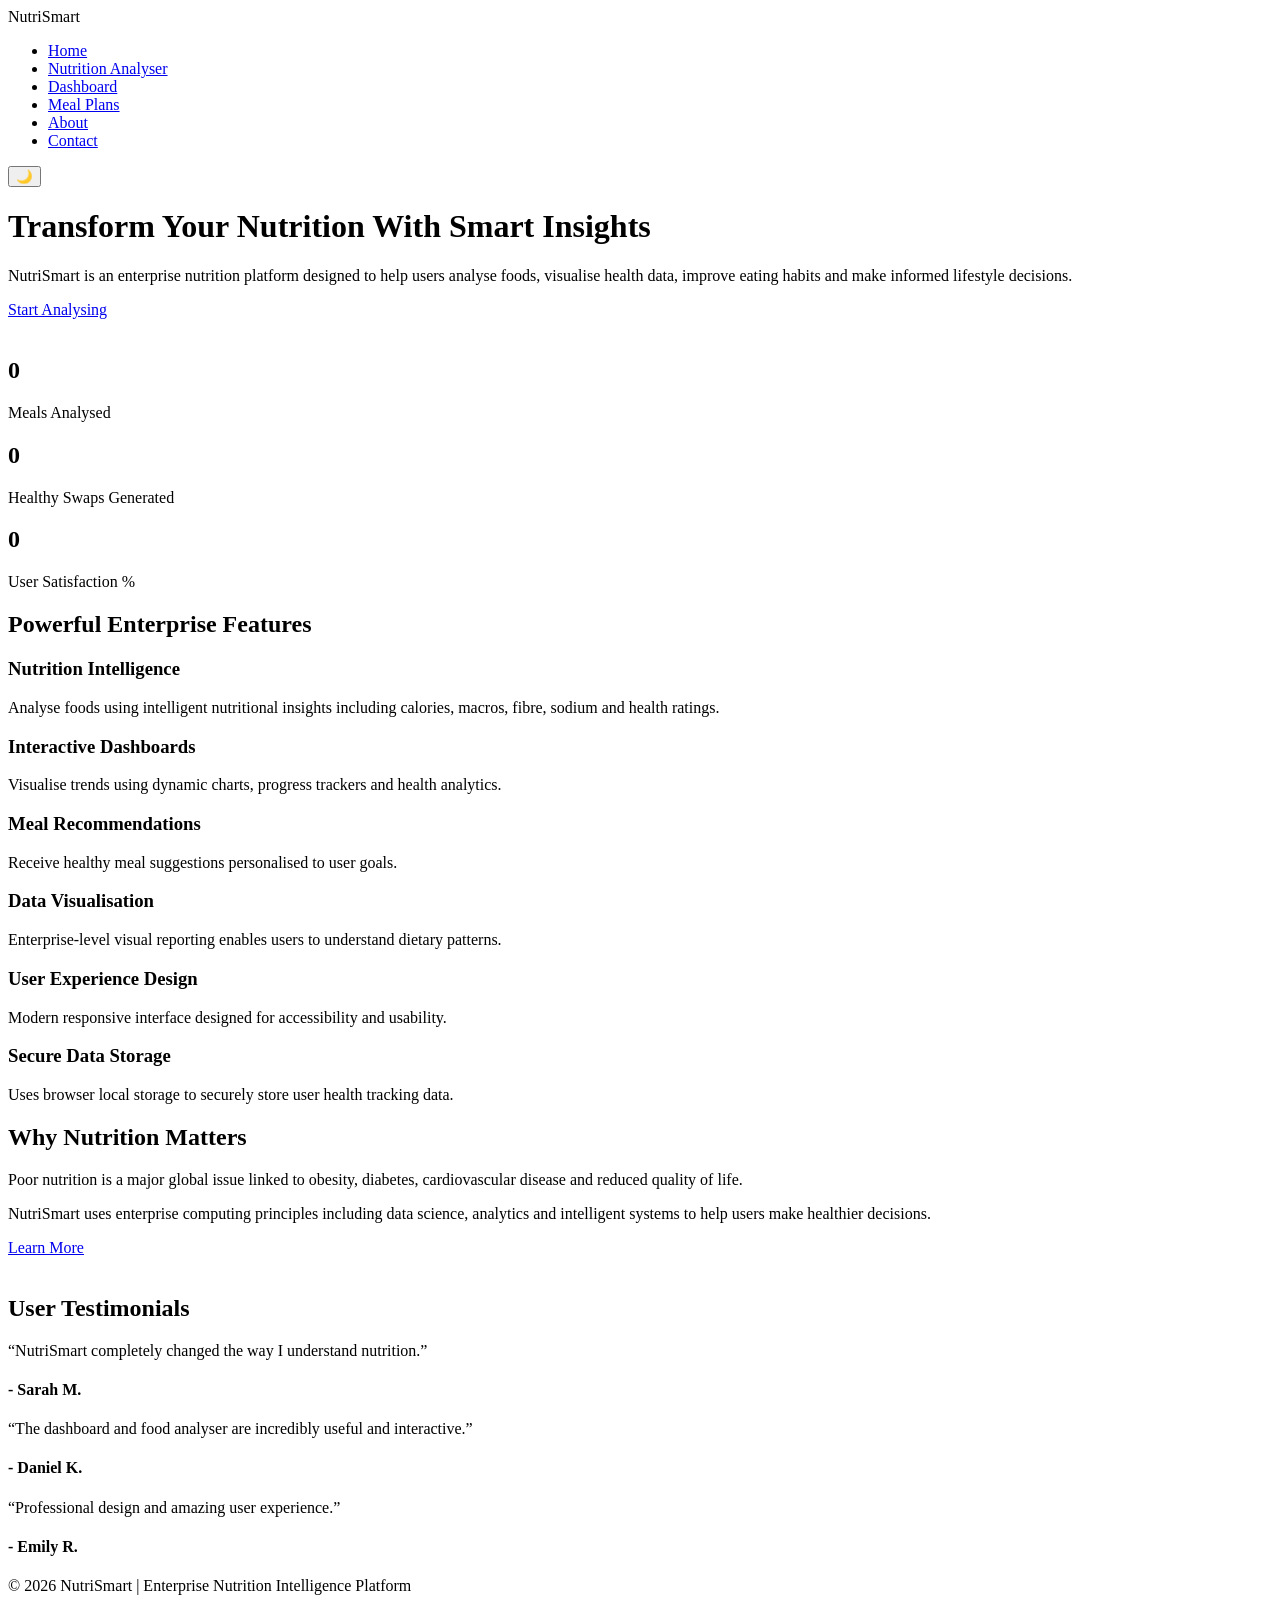
==== index.html @ 8f48fbb6 "Create index.html" ====
<!DOCTYPE html>
<html lang="en">
<head>
  <meta charset="UTF-8" />
  <meta name="viewport" content="width=device-width, initial-scale=1.0"/>
  <title>NutriSmart</title>

  <link rel="stylesheet" href="css/style.css">

  <script src="https://cdn.jsdelivr.net/npm/chart.js"></script>

  <link rel="preconnect" href="https://fonts.googleapis.com">
  <link href="https://fonts.googleapis.com/css2?family=Poppins:wght@300;400;500;600;700&display=swap" rel="stylesheet">

</head>
<body>

  <nav class="navbar">
    <div class="logo">NutriSmart</div>

    <ul class="nav-links">
      <li><a href="index.html">Home</a></li>
      <li><a href="analyser.html">Nutrition Analyser</a></li>
      <li><a href="dashboard.html">Dashboard</a></li>
      <li><a href="mealplans.html">Meal Plans</a></li>
      <li><a href="about.html">About</a></li>
      <li><a href="contact.html">Contact</a></li>
    </ul>

    <button id="darkModeToggle">🌙</button>
  </nav>

  <header class="hero">
    <div class="hero-text">
      <h1>Transform Your Nutrition With Smart Insights</h1>

      <p>
        NutriSmart is an enterprise nutrition platform designed to help users
        analyse foods, visualise health data, improve eating habits and make
        informed lifestyle decisions.
      </p>

      <a href="analyser.html" class="hero-btn">Start Analysing</a>
    </div>

    <div class="hero-image">
      <img src="https://images.unsplash.com/photo-1490645935967-10de6ba17061?q=80&w=1200&auto=format&fit=crop" alt="">
    </div>
  </header>

  <section class="stats-section">

    <div class="stat-card">
      <h2 class="counter" data-target="5000">0</h2>
      <p>Meals Analysed</p>
    </div>

    <div class="stat-card">
      <h2 class="counter" data-target="1200">0</h2>
      <p>Healthy Swaps Generated</p>
    </div>

    <div class="stat-card">
      <h2 class="counter" data-target="98">0</h2>
      <p>User Satisfaction %</p>
    </div>

  </section>

  <section class="features-section">

    <h2>Powerful Enterprise Features</h2>

    <div class="features-grid">

      <div class="feature-card">
        <h3>Nutrition Intelligence</h3>
        <p>
          Analyse foods using intelligent nutritional insights including
          calories, macros, fibre, sodium and health ratings.
        </p>
      </div>

      <div class="feature-card">
        <h3>Interactive Dashboards</h3>
        <p>
          Visualise trends using dynamic charts, progress trackers and health analytics.
        </p>
      </div>

      <div class="feature-card">
        <h3>Meal Recommendations</h3>
        <p>
          Receive healthy meal suggestions personalised to user goals.
        </p>
      </div>

      <div class="feature-card">
        <h3>Data Visualisation</h3>
        <p>
          Enterprise-level visual reporting enables users to understand dietary patterns.
        </p>
      </div>

      <div class="feature-card">
        <h3>User Experience Design</h3>
        <p>
          Modern responsive interface designed for accessibility and usability.
        </p>
      </div>

      <div class="feature-card">
        <h3>Secure Data Storage</h3>
        <p>
          Uses browser local storage to securely store user health tracking data.
        </p>
      </div>

    </div>

  </section>

  <section class="health-section">

    <div class="health-text">
      <h2>Why Nutrition Matters</h2>

      <p>
        Poor nutrition is a major global issue linked to obesity, diabetes,
        cardiovascular disease and reduced quality of life.
      </p>

      <p>
        NutriSmart uses enterprise computing principles including data science,
        analytics and intelligent systems to help users make healthier decisions.
      </p>

      <a href="about.html" class="hero-btn">Learn More</a>
    </div>

    <div class="health-image">
      <img src="https://images.unsplash.com/photo-1512621776951-a57141f2eefd?q=80&w=1200&auto=format&fit=crop" alt="">
    </div>

  </section>

  <section class="testimonial-section">

    <h2>User Testimonials</h2>

    <div class="testimonial-grid">

      <div class="testimonial-card">
        <p>
          “NutriSmart completely changed the way I understand nutrition.”
        </p>

        <h4>- Sarah M.</h4>
      </div>

      <div class="testimonial-card">
        <p>
          “The dashboard and food analyser are incredibly useful and interactive.”
        </p>

        <h4>- Daniel K.</h4>
      </div>

      <div class="testimonial-card">
        <p>
          “Professional design and amazing user experience.”
        </p>

        <h4>- Emily R.</h4>
      </div>

    </div>

  </section>

  <footer class="footer">
    <p>© 2026 NutriSmart | Enterprise Nutrition Intelligence Platform</p>
  </footer>

<script src="js/script.js"></script>

</body>
</html>
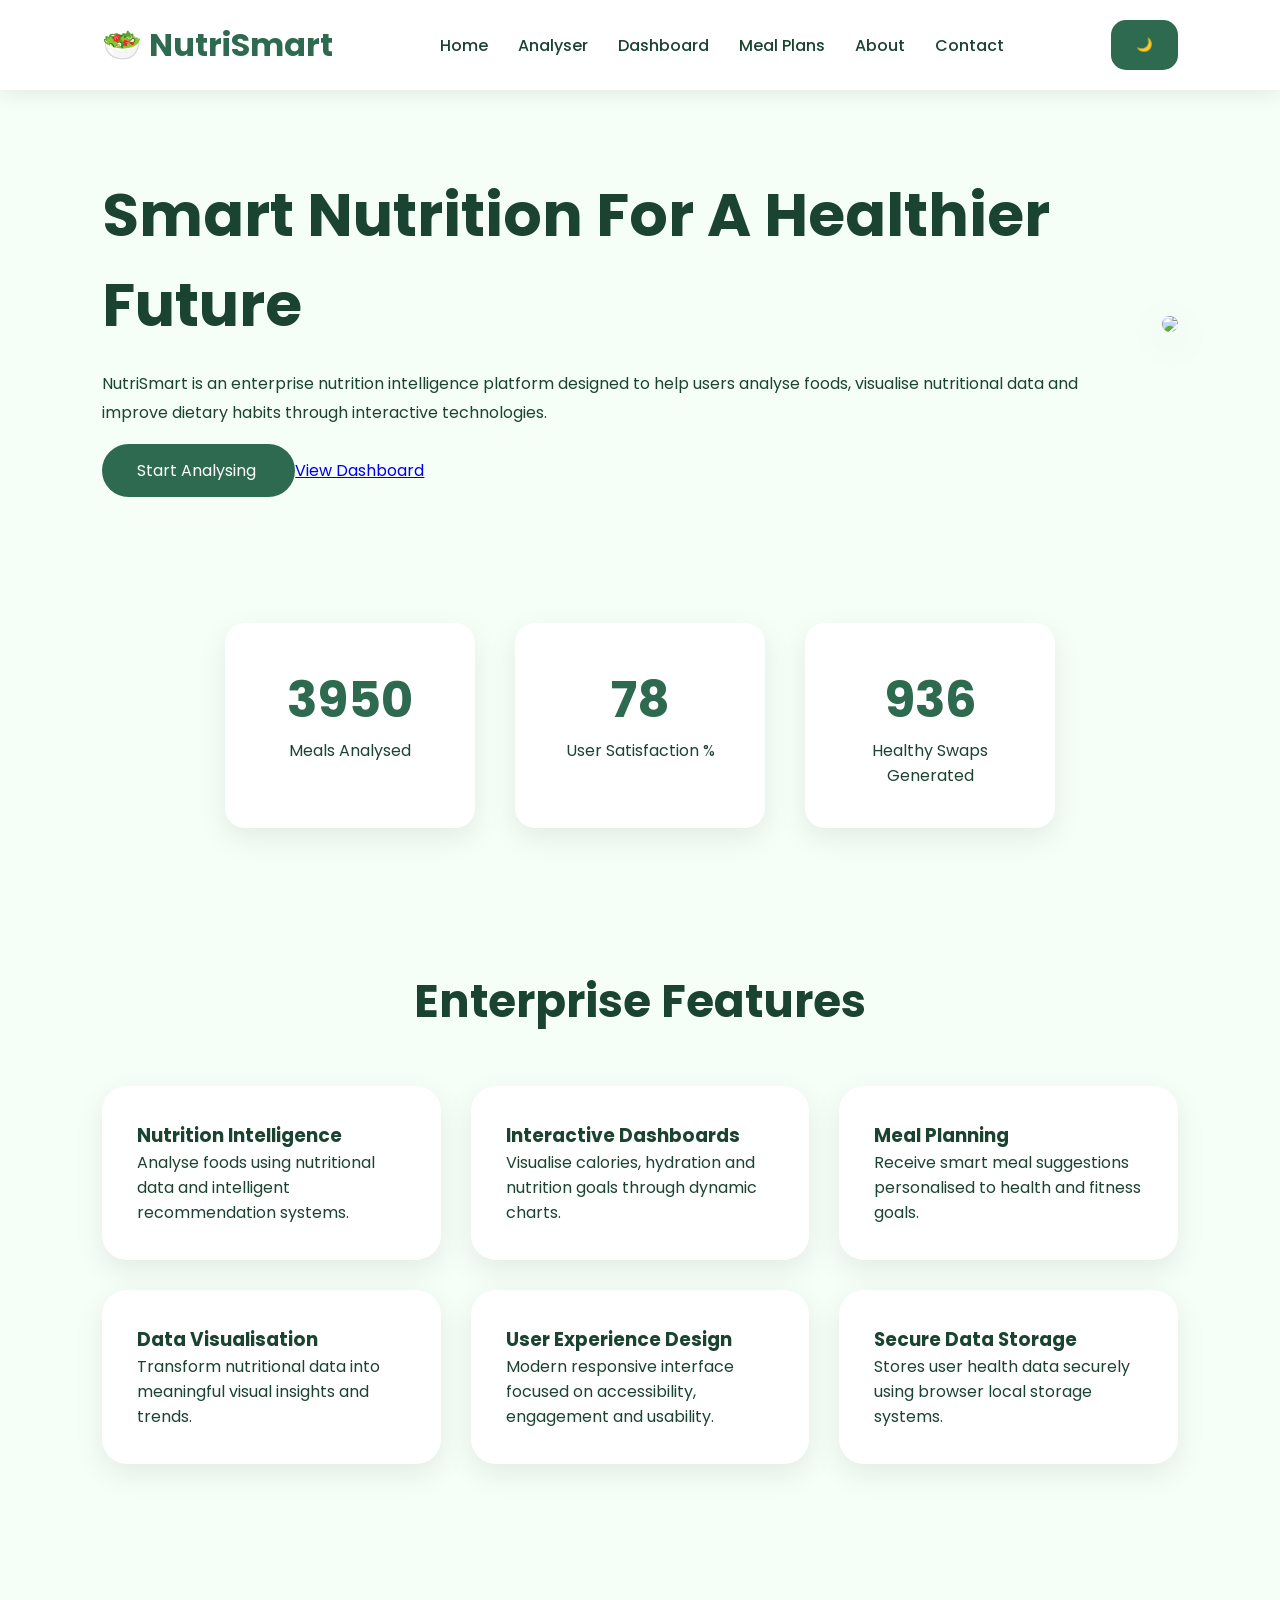
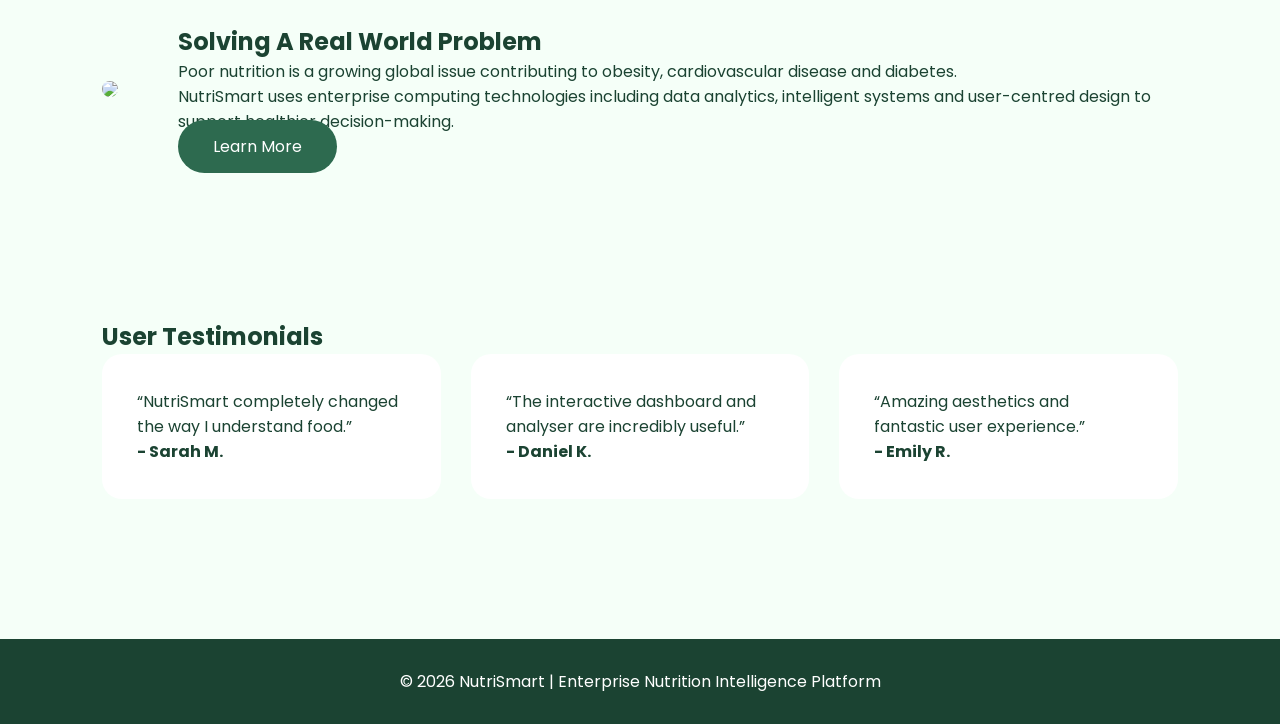
==== commit 7ec5e7ec: "Update index.html" ====
--- a/index.html
+++ b/index.html
@@ -1,186 +1,268 @@
 <!DOCTYPE html>
 <html lang="en">
+
 <head>
-  <meta charset="UTF-8" />
-  <meta name="viewport" content="width=device-width, initial-scale=1.0"/>
-  <title>NutriSmart</title>
-
-  <link rel="stylesheet" href="css/style.css">
-
-  <script src="https://cdn.jsdelivr.net/npm/chart.js"></script>
-
-  <link rel="preconnect" href="https://fonts.googleapis.com">
-  <link href="https://fonts.googleapis.com/css2?family=Poppins:wght@300;400;500;600;700&display=swap" rel="stylesheet">
+
+<meta charset="UTF-8">
+<meta name="viewport" content="width=device-width, initial-scale=1.0">
+
+<title>NutriSmart</title>
+
+<link rel="stylesheet" href="css/style.css">
+
+<link rel="preconnect" href="https://fonts.googleapis.com">
+
+<link href="https://fonts.googleapis.com/css2?family=Poppins:wght@300;400;500;600;700&display=swap" rel="stylesheet">
+
+<script src="https://cdn.jsdelivr.net/npm/chart.js"></script>
 
 </head>
+
 <body>
 
-  <nav class="navbar">
-    <div class="logo">NutriSmart</div>
-
-    <ul class="nav-links">
-      <li><a href="index.html">Home</a></li>
-      <li><a href="analyser.html">Nutrition Analyser</a></li>
-      <li><a href="dashboard.html">Dashboard</a></li>
-      <li><a href="mealplans.html">Meal Plans</a></li>
-      <li><a href="about.html">About</a></li>
-      <li><a href="contact.html">Contact</a></li>
-    </ul>
-
-    <button id="darkModeToggle">🌙</button>
-  </nav>
-
-  <header class="hero">
-    <div class="hero-text">
-      <h1>Transform Your Nutrition With Smart Insights</h1>
-
-      <p>
-        NutriSmart is an enterprise nutrition platform designed to help users
-        analyse foods, visualise health data, improve eating habits and make
-        informed lifestyle decisions.
-      </p>
-
-      <a href="analyser.html" class="hero-btn">Start Analysing</a>
-    </div>
-
-    <div class="hero-image">
-      <img src="https://images.unsplash.com/photo-1490645935967-10de6ba17061?q=80&w=1200&auto=format&fit=crop" alt="">
-    </div>
-  </header>
-
-  <section class="stats-section">
-
-    <div class="stat-card">
-      <h2 class="counter" data-target="5000">0</h2>
-      <p>Meals Analysed</p>
-    </div>
-
-    <div class="stat-card">
-      <h2 class="counter" data-target="1200">0</h2>
-      <p>Healthy Swaps Generated</p>
-    </div>
-
-    <div class="stat-card">
-      <h2 class="counter" data-target="98">0</h2>
-      <p>User Satisfaction %</p>
-    </div>
-
-  </section>
-
-  <section class="features-section">
-
-    <h2>Powerful Enterprise Features</h2>
-
-    <div class="features-grid">
-
-      <div class="feature-card">
-        <h3>Nutrition Intelligence</h3>
-        <p>
-          Analyse foods using intelligent nutritional insights including
-          calories, macros, fibre, sodium and health ratings.
-        </p>
-      </div>
-
-      <div class="feature-card">
-        <h3>Interactive Dashboards</h3>
-        <p>
-          Visualise trends using dynamic charts, progress trackers and health analytics.
-        </p>
-      </div>
-
-      <div class="feature-card">
-        <h3>Meal Recommendations</h3>
-        <p>
-          Receive healthy meal suggestions personalised to user goals.
-        </p>
-      </div>
-
-      <div class="feature-card">
-        <h3>Data Visualisation</h3>
-        <p>
-          Enterprise-level visual reporting enables users to understand dietary patterns.
-        </p>
-      </div>
-
-      <div class="feature-card">
-        <h3>User Experience Design</h3>
-        <p>
-          Modern responsive interface designed for accessibility and usability.
-        </p>
-      </div>
-
-      <div class="feature-card">
-        <h3>Secure Data Storage</h3>
-        <p>
-          Uses browser local storage to securely store user health tracking data.
-        </p>
-      </div>
-
-    </div>
-
-  </section>
-
-  <section class="health-section">
-
-    <div class="health-text">
-      <h2>Why Nutrition Matters</h2>
-
-      <p>
-        Poor nutrition is a major global issue linked to obesity, diabetes,
-        cardiovascular disease and reduced quality of life.
-      </p>
-
-      <p>
-        NutriSmart uses enterprise computing principles including data science,
-        analytics and intelligent systems to help users make healthier decisions.
-      </p>
-
-      <a href="about.html" class="hero-btn">Learn More</a>
-    </div>
-
-    <div class="health-image">
-      <img src="https://images.unsplash.com/photo-1512621776951-a57141f2eefd?q=80&w=1200&auto=format&fit=crop" alt="">
-    </div>
-
-  </section>
-
-  <section class="testimonial-section">
-
-    <h2>User Testimonials</h2>
-
-    <div class="testimonial-grid">
-
-      <div class="testimonial-card">
-        <p>
-          “NutriSmart completely changed the way I understand nutrition.”
-        </p>
-
-        <h4>- Sarah M.</h4>
-      </div>
-
-      <div class="testimonial-card">
-        <p>
-          “The dashboard and food analyser are incredibly useful and interactive.”
-        </p>
-
-        <h4>- Daniel K.</h4>
-      </div>
-
-      <div class="testimonial-card">
-        <p>
-          “Professional design and amazing user experience.”
-        </p>
-
-        <h4>- Emily R.</h4>
-      </div>
-
-    </div>
-
-  </section>
-
-  <footer class="footer">
-    <p>© 2026 NutriSmart | Enterprise Nutrition Intelligence Platform</p>
-  </footer>
+<nav class="navbar">
+
+<div class="logo">
+🥗 NutriSmart
+</div>
+
+<ul class="nav-links">
+
+<li><a href="index.html">Home</a></li>
+<li><a href="analyser.html">Analyser</a></li>
+<li><a href="dashboard.html">Dashboard</a></li>
+<li><a href="mealplans.html">Meal Plans</a></li>
+<li><a href="about.html">About</a></li>
+<li><a href="contact.html">Contact</a></li>
+
+</ul>
+
+<button id="darkModeToggle">🌙</button>
+
+</nav>
+
+<header class="hero">
+
+<div class="hero-text">
+
+<h1>
+Smart Nutrition For A Healthier Future
+</h1>
+
+<p>
+NutriSmart is an enterprise nutrition intelligence platform
+designed to help users analyse foods, visualise nutritional
+data and improve dietary habits through interactive technologies.
+</p>
+
+<div class="hero-buttons">
+
+<a href="analyser.html" class="hero-btn">
+Start Analysing
+</a>
+
+<a href="dashboard.html" class="secondary-btn">
+View Dashboard
+</a>
+
+</div>
+
+</div>
+
+<div class="hero-image">
+
+<img src="https://images.unsplash.com/photo-1490645935967-10de6ba17061?q=80&w=1200&auto=format&fit=crop">
+
+</div>
+
+</header>
+
+<section class="stats-section">
+
+<div class="stat-card">
+
+<h2 class="counter" data-target="5000">0</h2>
+
+<p>Meals Analysed</p>
+
+</div>
+
+<div class="stat-card">
+
+<h2 class="counter" data-target="98">0</h2>
+
+<p>User Satisfaction %</p>
+
+</div>
+
+<div class="stat-card">
+
+<h2 class="counter" data-target="1200">0</h2>
+
+<p>Healthy Swaps Generated</p>
+
+</div>
+
+</section>
+
+<section class="features-section">
+
+<h2>
+Enterprise Features
+</h2>
+
+<div class="features-grid">
+
+<div class="feature-card">
+
+<h3>Nutrition Intelligence</h3>
+
+<p>
+Analyse foods using nutritional data and intelligent
+recommendation systems.
+</p>
+
+</div>
+
+<div class="feature-card">
+
+<h3>Interactive Dashboards</h3>
+
+<p>
+Visualise calories, hydration and nutrition goals
+through dynamic charts.
+</p>
+
+</div>
+
+<div class="feature-card">
+
+<h3>Meal Planning</h3>
+
+<p>
+Receive smart meal suggestions personalised to
+health and fitness goals.
+</p>
+
+</div>
+
+<div class="feature-card">
+
+<h3>Data Visualisation</h3>
+
+<p>
+Transform nutritional data into meaningful
+visual insights and trends.
+</p>
+
+</div>
+
+<div class="feature-card">
+
+<h3>User Experience Design</h3>
+
+<p>
+Modern responsive interface focused on accessibility,
+engagement and usability.
+</p>
+
+</div>
+
+<div class="feature-card">
+
+<h3>Secure Data Storage</h3>
+
+<p>
+Stores user health data securely using browser
+local storage systems.
+</p>
+
+</div>
+
+</div>
+
+</section>
+
+<section class="health-section">
+
+<div class="health-image">
+
+<img src="https://images.unsplash.com/photo-1512621776951-a57141f2eefd?q=80&w=1200&auto=format&fit=crop">
+
+</div>
+
+<div class="health-text">
+
+<h2>
+Solving A Real World Problem
+</h2>
+
+<p>
+Poor nutrition is a growing global issue contributing
+to obesity, cardiovascular disease and diabetes.
+</p>
+
+<p>
+NutriSmart uses enterprise computing technologies including
+data analytics, intelligent systems and user-centred design
+to support healthier decision-making.
+</p>
+
+<a href="about.html" class="hero-btn">
+Learn More
+</a>
+
+</div>
+
+</section>
+
+<section class="testimonial-section">
+
+<h2>User Testimonials</h2>
+
+<div class="testimonial-grid">
+
+<div class="testimonial-card">
+
+<p>
+“NutriSmart completely changed the way I understand food.”
+</p>
+
+<h4>- Sarah M.</h4>
+
+</div>
+
+<div class="testimonial-card">
+
+<p>
+“The interactive dashboard and analyser are incredibly useful.”
+</p>
+
+<h4>- Daniel K.</h4>
+
+</div>
+
+<div class="testimonial-card">
+
+<p>
+“Amazing aesthetics and fantastic user experience.”
+</p>
+
+<h4>- Emily R.</h4>
+
+</div>
+
+</div>
+
+</section>
+
+<footer class="footer">
+
+<p>
+© 2026 NutriSmart | Enterprise Nutrition Intelligence Platform
+</p>
+
+</footer>
 
 <script src="js/script.js"></script>
 
--- a/css/style.css
+++ b/css/style.css
@@ -0,0 +1,316 @@
+*{
+  margin:0;
+  padding:0;
+  box-sizing:border-box;
+  font-family:'Poppins',sans-serif;
+}
+
+body{
+  background:#f5fff8;
+  color:#1b4332;
+}
+
+.navbar{
+  display:flex;
+  justify-content:space-between;
+  align-items:center;
+  padding:20px 8%;
+  background:white;
+  box-shadow:0 4px 20px rgba(0,0,0,0.08);
+  position:sticky;
+  top:0;
+  z-index:1000;
+}
+
+.logo{
+  font-size:32px;
+  font-weight:700;
+  color:#2d6a4f;
+}
+
+.nav-links{
+  display:flex;
+  gap:30px;
+  list-style:none;
+}
+
+.nav-links a{
+  text-decoration:none;
+  color:#1b4332;
+  font-weight:500;
+  transition:0.3s;
+}
+
+.nav-links a:hover{
+  color:#52b788;
+}
+
+.hero{
+  display:flex;
+  justify-content:space-between;
+  align-items:center;
+  padding:80px 8%;
+  gap:50px;
+}
+
+.hero-text h1{
+  font-size:60px;
+  margin-bottom:20px;
+}
+
+.hero-text p{
+  line-height:1.8;
+  margin-bottom:30px;
+}
+
+.hero-btn{
+  padding:15px 35px;
+  background:#2d6a4f;
+  color:white;
+  text-decoration:none;
+  border-radius:50px;
+  transition:0.3s;
+}
+
+.hero-btn:hover{
+  background:#40916c;
+}
+
+.hero-image img{
+  width:550px;
+  border-radius:30px;
+  box-shadow:0 10px 40px rgba(0,0,0,0.15);
+}
+
+.stats-section{
+  display:flex;
+  justify-content:center;
+  gap:40px;
+  padding:60px 8%;
+}
+
+.stat-card{
+  background:white;
+  padding:40px;
+  border-radius:20px;
+  width:250px;
+  text-align:center;
+  box-shadow:0 10px 30px rgba(0,0,0,0.08);
+}
+
+.stat-card h2{
+  font-size:50px;
+  color:#2d6a4f;
+}
+
+.features-section{
+  padding:80px 8%;
+}
+
+.features-section h2{
+  text-align:center;
+  margin-bottom:50px;
+  font-size:45px;
+}
+
+.features-grid{
+  display:grid;
+  grid-template-columns:repeat(auto-fit,minmax(280px,1fr));
+  gap:30px;
+}
+
+.feature-card{
+  background:white;
+  padding:35px;
+  border-radius:25px;
+  transition:0.3s;
+  box-shadow:0 10px 30px rgba(0,0,0,0.08);
+}
+
+.feature-card:hover{
+  transform:translateY(-10px);
+}
+
+.health-section{
+  display:flex;
+  align-items:center;
+  gap:60px;
+  padding:80px 8%;
+}
+
+.health-image img{
+  width:500px;
+  border-radius:30px;
+}
+
+.testimonial-section{
+  padding:80px 8%;
+}
+
+.testimonial-grid{
+  display:grid;
+  grid-template-columns:repeat(auto-fit,minmax(280px,1fr));
+  gap:30px;
+}
+
+.testimonial-card{
+  background:white;
+  padding:35px;
+  border-radius:20px;
+}
+
+.footer{
+  background:#1b4332;
+  color:white;
+  text-align:center;
+  padding:30px;
+  margin-top:60px;
+}
+
+.analyser-page,
+.dashboard-page,
+.meal-page,
+.about-page,
+.contact-page{
+  padding:80px 8%;
+}
+
+.analyser-box{
+  margin-top:40px;
+  display:flex;
+  gap:20px;
+}
+
+select,
+input,
+textarea{
+  padding:15px;
+  border:none;
+  border-radius:15px;
+  width:100%;
+}
+
+button{
+  padding:15px 25px;
+  border:none;
+  border-radius:15px;
+  background:#2d6a4f;
+  color:white;
+  cursor:pointer;
+}
+
+.results-card{
+  margin-top:50px;
+  background:white;
+  padding:40px;
+  border-radius:30px;
+  box-shadow:0 10px 30px rgba(0,0,0,0.08);
+}
+
+.results-card img{
+  width:300px;
+  border-radius:20px;
+  margin-bottom:20px;
+}
+
+.macro-grid{
+  display:grid;
+  grid-template-columns:repeat(auto-fit,minmax(150px,1fr));
+  gap:20px;
+  margin-top:30px;
+}
+
+.macro-card{
+  background:#f5fff8;
+  padding:20px;
+  border-radius:20px;
+}
+
+.rating-bar{
+  width:100%;
+  height:20px;
+  background:#ddd;
+  border-radius:20px;
+  overflow:hidden;
+  margin-top:20px;
+}
+
+#ratingFill{
+  height:100%;
+  width:0%;
+  background:#52b788;
+}
+
+.dashboard-grid{
+  display:grid;
+  grid-template-columns:repeat(auto-fit,minmax(300px,1fr));
+  gap:30px;
+}
+
+.dashboard-card{
+  background:white;
+  padding:40px;
+  border-radius:25px;
+}
+
+.chart-container{
+  margin-top:60px;
+  background:white;
+  padding:40px;
+  border-radius:30px;
+}
+
+.meal-grid{
+  display:grid;
+  grid-template-columns:repeat(auto-fit,minmax(320px,1fr));
+  gap:40px;
+  margin-top:50px;
+}
+
+.meal-card{
+  background:white;
+  border-radius:30px;
+  overflow:hidden;
+}
+
+.meal-card img{
+  width:100%;
+  height:250px;
+  object-fit:cover;
+}
+
+.meal-card h2,
+.meal-card p,
+.meal-card ul{
+  padding:20px;
+}
+
+.contact-form{
+  display:flex;
+  flex-direction:column;
+  gap:20px;
+  background:white;
+  padding:40px;
+  border-radius:30px;
+}
+
+@media(max-width:900px){
+
+.hero{
+  flex-direction:column;
+}
+
+.health-section{
+  flex-direction:column;
+}
+
+.hero-image img,
+.health-image img{
+  width:100%;
+}
+
+.hero-text h1{
+  font-size:40px;
+}
+
+}
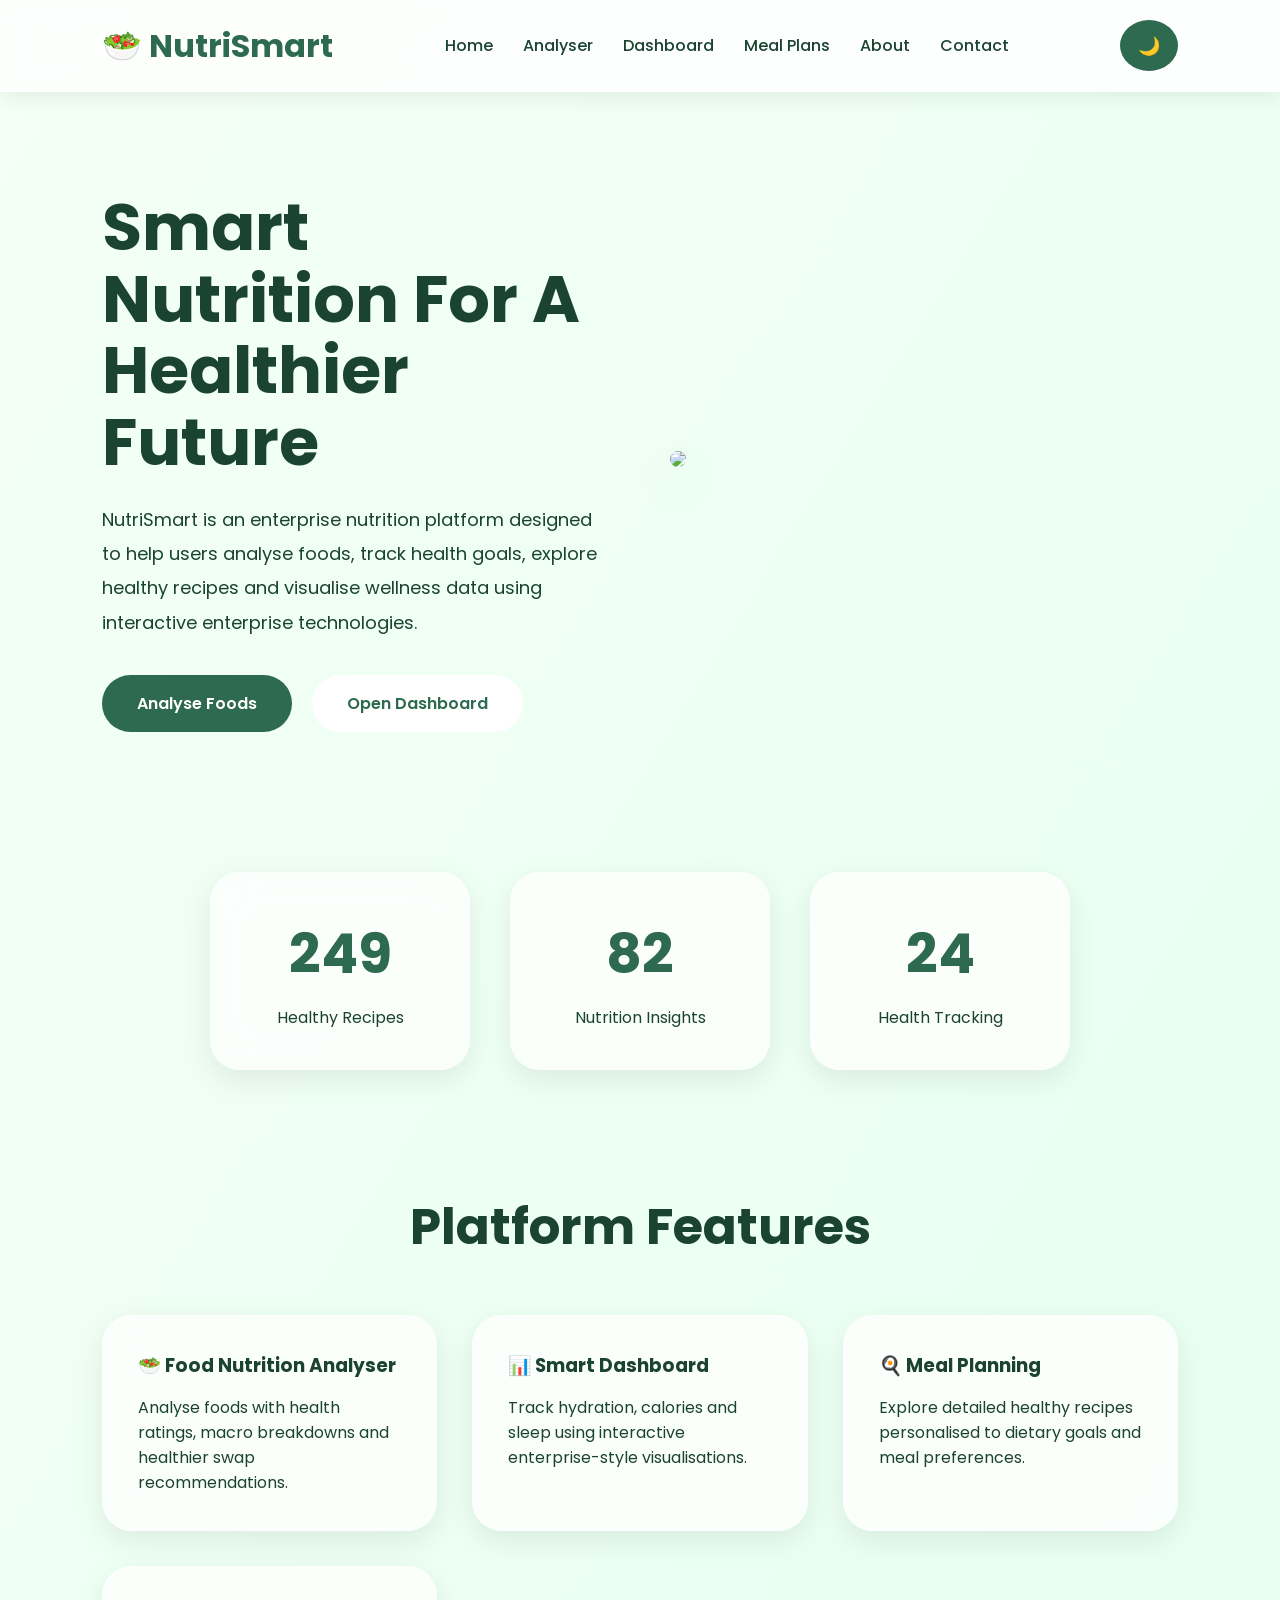
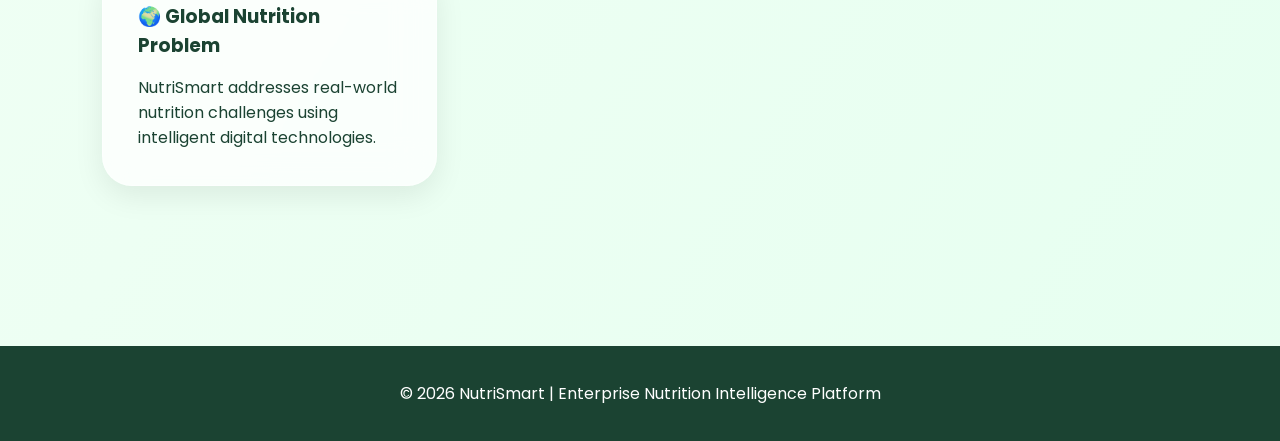
==== commit 192f7437: "Update index.html" ====
--- a/index.html
+++ b/index.html
@@ -11,10 +11,9 @@
 <link rel="stylesheet" href="css/style.css">
 
 <link rel="preconnect" href="https://fonts.googleapis.com">
+<link rel="preconnect" href="https://fonts.gstatic.com" crossorigin>
 
 <link href="https://fonts.googleapis.com/css2?family=Poppins:wght@300;400;500;600;700&display=swap" rel="stylesheet">
-
-<script src="https://cdn.jsdelivr.net/npm/chart.js"></script>
 
 </head>
 
@@ -37,11 +36,13 @@
 
 </ul>
 
-<button id="darkModeToggle">🌙</button>
+<button id="darkModeToggle">
+🌙
+</button>
 
 </nav>
 
-<header class="hero">
+<section class="hero">
 
 <div class="hero-text">
 
@@ -50,19 +51,17 @@
 </h1>
 
 <p>
-NutriSmart is an enterprise nutrition intelligence platform
-designed to help users analyse foods, visualise nutritional
-data and improve dietary habits through interactive technologies.
+NutriSmart is an enterprise nutrition platform designed to help users analyse foods, track health goals, explore healthy recipes and visualise wellness data using interactive enterprise technologies.
 </p>
 
 <div class="hero-buttons">
 
 <a href="analyser.html" class="hero-btn">
-Start Analysing
+Analyse Foods
 </a>
 
 <a href="dashboard.html" class="secondary-btn">
-View Dashboard
+Open Dashboard
 </a>
 
 </div>
@@ -71,35 +70,47 @@
 
 <div class="hero-image">
 
-<img src="https://images.unsplash.com/photo-1490645935967-10de6ba17061?q=80&w=1200&auto=format&fit=crop">
+<img src="https://images.unsplash.com/photo-1490645935967-10de6ba17061?q=80&w=1400&auto=format&fit=crop">
 
 </div>
 
-</header>
+</section>
 
 <section class="stats-section">
 
 <div class="stat-card">
 
-<h2 class="counter" data-target="5000">0</h2>
+<h2 class="counter" data-target="250">
+0
+</h2>
 
-<p>Meals Analysed</p>
+<p>
+Healthy Recipes
+</p>
 
 </div>
 
 <div class="stat-card">
 
-<h2 class="counter" data-target="98">0</h2>
+<h2 class="counter" data-target="100">
+0
+</h2>
 
-<p>User Satisfaction %</p>
+<p>
+Nutrition Insights
+</p>
 
 </div>
 
 <div class="stat-card">
 
-<h2 class="counter" data-target="1200">0</h2>
+<h2 class="counter" data-target="24">
+0
+</h2>
 
-<p>Healthy Swaps Generated</p>
+<p>
+Health Tracking
+</p>
 
 </div>
 
@@ -108,147 +119,56 @@
 <section class="features-section">
 
 <h2>
-Enterprise Features
+Platform Features
 </h2>
 
 <div class="features-grid">
 
 <div class="feature-card">
 
-<h3>Nutrition Intelligence</h3>
+<h3>
+🥗 Food Nutrition Analyser
+</h3>
 
 <p>
-Analyse foods using nutritional data and intelligent
-recommendation systems.
+Analyse foods with health ratings, macro breakdowns and healthier swap recommendations.
 </p>
 
 </div>
 
 <div class="feature-card">
 
-<h3>Interactive Dashboards</h3>
+<h3>
+📊 Smart Dashboard
+</h3>
 
 <p>
-Visualise calories, hydration and nutrition goals
-through dynamic charts.
+Track hydration, calories and sleep using interactive enterprise-style visualisations.
 </p>
 
 </div>
 
 <div class="feature-card">
 
-<h3>Meal Planning</h3>
+<h3>
+🍳 Meal Planning
+</h3>
 
 <p>
-Receive smart meal suggestions personalised to
-health and fitness goals.
+Explore detailed healthy recipes personalised to dietary goals and meal preferences.
 </p>
 
 </div>
 
 <div class="feature-card">
 
-<h3>Data Visualisation</h3>
+<h3>
+🌍 Global Nutrition Problem
+</h3>
 
 <p>
-Transform nutritional data into meaningful
-visual insights and trends.
+NutriSmart addresses real-world nutrition challenges using intelligent digital technologies.
 </p>
-
-</div>
-
-<div class="feature-card">
-
-<h3>User Experience Design</h3>
-
-<p>
-Modern responsive interface focused on accessibility,
-engagement and usability.
-</p>
-
-</div>
-
-<div class="feature-card">
-
-<h3>Secure Data Storage</h3>
-
-<p>
-Stores user health data securely using browser
-local storage systems.
-</p>
-
-</div>
-
-</div>
-
-</section>
-
-<section class="health-section">
-
-<div class="health-image">
-
-<img src="https://images.unsplash.com/photo-1512621776951-a57141f2eefd?q=80&w=1200&auto=format&fit=crop">
-
-</div>
-
-<div class="health-text">
-
-<h2>
-Solving A Real World Problem
-</h2>
-
-<p>
-Poor nutrition is a growing global issue contributing
-to obesity, cardiovascular disease and diabetes.
-</p>
-
-<p>
-NutriSmart uses enterprise computing technologies including
-data analytics, intelligent systems and user-centred design
-to support healthier decision-making.
-</p>
-
-<a href="about.html" class="hero-btn">
-Learn More
-</a>
-
-</div>
-
-</section>
-
-<section class="testimonial-section">
-
-<h2>User Testimonials</h2>
-
-<div class="testimonial-grid">
-
-<div class="testimonial-card">
-
-<p>
-“NutriSmart completely changed the way I understand food.”
-</p>
-
-<h4>- Sarah M.</h4>
-
-</div>
-
-<div class="testimonial-card">
-
-<p>
-“The interactive dashboard and analyser are incredibly useful.”
-</p>
-
-<h4>- Daniel K.</h4>
-
-</div>
-
-<div class="testimonial-card">
-
-<p>
-“Amazing aesthetics and fantastic user experience.”
-</p>
-
-<h4>- Emily R.</h4>
 
 </div>
 
--- a/css/style.css
+++ b/css/style.css
@@ -1,316 +1,666 @@
 *{
-  margin:0;
-  padding:0;
-  box-sizing:border-box;
-  font-family:'Poppins',sans-serif;
+margin:0;
+padding:0;
+box-sizing:border-box;
+font-family:'Poppins',sans-serif;
+}
+
+html{
+scroll-behavior:smooth;
 }
 
 body{
-  background:#f5fff8;
-  color:#1b4332;
+background:linear-gradient(to bottom right,#f4fff6,#e6fff0);
+color:#1b4332;
+overflow-x:hidden;
+transition:0.4s;
 }
 
 .navbar{
-  display:flex;
-  justify-content:space-between;
-  align-items:center;
-  padding:20px 8%;
-  background:white;
-  box-shadow:0 4px 20px rgba(0,0,0,0.08);
-  position:sticky;
-  top:0;
-  z-index:1000;
+display:flex;
+justify-content:space-between;
+align-items:center;
+padding:20px 8%;
+position:sticky;
+top:0;
+z-index:1000;
+backdrop-filter:blur(15px);
+background:rgba(255,255,255,0.8);
+border-bottom:1px solid rgba(255,255,255,0.3);
+box-shadow:0 4px 20px rgba(0,0,0,0.08);
 }
 
 .logo{
-  font-size:32px;
-  font-weight:700;
-  color:#2d6a4f;
+font-size:32px;
+font-weight:700;
+color:#2d6a4f;
 }
 
 .nav-links{
-  display:flex;
-  gap:30px;
-  list-style:none;
+display:flex;
+gap:30px;
+list-style:none;
 }
 
 .nav-links a{
-  text-decoration:none;
-  color:#1b4332;
-  font-weight:500;
-  transition:0.3s;
+text-decoration:none;
+color:#1b4332;
+font-weight:500;
+transition:0.3s;
+position:relative;
 }
 
 .nav-links a:hover{
-  color:#52b788;
+color:#52b788;
+}
+
+.nav-links a::after{
+content:'';
+position:absolute;
+left:0;
+bottom:-5px;
+width:0%;
+height:2px;
+background:#52b788;
+transition:0.3s;
+}
+
+.nav-links a:hover::after{
+width:100%;
+}
+
+#darkModeToggle{
+background:#2d6a4f;
+color:white;
+border:none;
+padding:12px 18px;
+border-radius:50%;
+cursor:pointer;
+font-size:18px;
+transition:0.3s;
+}
+
+#darkModeToggle:hover{
+transform:scale(1.1);
 }
 
 .hero{
-  display:flex;
-  justify-content:space-between;
-  align-items:center;
-  padding:80px 8%;
-  gap:50px;
+display:flex;
+justify-content:space-between;
+align-items:center;
+padding:100px 8%;
+gap:60px;
+}
+
+.hero-text{
+flex:1;
 }
 
 .hero-text h1{
-  font-size:60px;
-  margin-bottom:20px;
+font-size:65px;
+line-height:1.1;
+margin-bottom:25px;
 }
 
 .hero-text p{
-  line-height:1.8;
-  margin-bottom:30px;
+font-size:18px;
+line-height:1.9;
+margin-bottom:35px;
+}
+
+.hero-buttons{
+display:flex;
+gap:20px;
+}
+
+.hero-btn,
+.secondary-btn{
+padding:16px 35px;
+border-radius:50px;
+text-decoration:none;
+font-weight:600;
+transition:0.3s;
 }
 
 .hero-btn{
-  padding:15px 35px;
-  background:#2d6a4f;
-  color:white;
-  text-decoration:none;
-  border-radius:50px;
-  transition:0.3s;
-}
-
-.hero-btn:hover{
-  background:#40916c;
+background:#2d6a4f;
+color:white;
+}
+
+.secondary-btn{
+background:white;
+color:#2d6a4f;
+}
+
+.hero-btn:hover,
+.secondary-btn:hover{
+transform:translateY(-4px);
+}
+
+.hero-image{
+flex:1;
 }
 
 .hero-image img{
-  width:550px;
-  border-radius:30px;
-  box-shadow:0 10px 40px rgba(0,0,0,0.15);
+width:100%;
+border-radius:35px;
+box-shadow:0 20px 50px rgba(0,0,0,0.15);
+transition:0.5s;
+}
+
+.hero-image img:hover{
+transform:scale(1.03);
+}
+
+.page-banner{
+height:350px;
+margin:40px 8%;
+border-radius:35px;
+overflow:hidden;
+position:relative;
+}
+
+.page-banner img{
+width:100%;
+height:100%;
+object-fit:cover;
+}
+
+.page-banner-overlay{
+position:absolute;
+inset:0;
+background:rgba(0,0,0,0.45);
+display:flex;
+align-items:center;
+justify-content:center;
+font-size:55px;
+font-weight:700;
+color:white;
 }
 
 .stats-section{
-  display:flex;
-  justify-content:center;
-  gap:40px;
-  padding:60px 8%;
+display:flex;
+justify-content:center;
+gap:40px;
+padding:40px 8%;
+flex-wrap:wrap;
 }
 
 .stat-card{
-  background:white;
-  padding:40px;
-  border-radius:20px;
-  width:250px;
-  text-align:center;
-  box-shadow:0 10px 30px rgba(0,0,0,0.08);
+background:rgba(255,255,255,0.75);
+backdrop-filter:blur(20px);
+padding:40px;
+width:260px;
+border-radius:30px;
+text-align:center;
+box-shadow:0 10px 30px rgba(0,0,0,0.08);
+transition:0.4s;
+}
+
+.stat-card:hover{
+transform:translateY(-12px) scale(1.03);
 }
 
 .stat-card h2{
-  font-size:50px;
-  color:#2d6a4f;
-}
-
-.features-section{
-  padding:80px 8%;
-}
-
-.features-section h2{
-  text-align:center;
-  margin-bottom:50px;
-  font-size:45px;
-}
-
-.features-grid{
-  display:grid;
-  grid-template-columns:repeat(auto-fit,minmax(280px,1fr));
-  gap:30px;
-}
-
-.feature-card{
-  background:white;
-  padding:35px;
-  border-radius:25px;
-  transition:0.3s;
-  box-shadow:0 10px 30px rgba(0,0,0,0.08);
-}
-
-.feature-card:hover{
-  transform:translateY(-10px);
-}
-
-.health-section{
-  display:flex;
-  align-items:center;
-  gap:60px;
-  padding:80px 8%;
-}
-
-.health-image img{
-  width:500px;
-  border-radius:30px;
-}
-
-.testimonial-section{
-  padding:80px 8%;
-}
-
-.testimonial-grid{
-  display:grid;
-  grid-template-columns:repeat(auto-fit,minmax(280px,1fr));
-  gap:30px;
-}
-
-.testimonial-card{
-  background:white;
-  padding:35px;
-  border-radius:20px;
-}
-
-.footer{
-  background:#1b4332;
-  color:white;
-  text-align:center;
-  padding:30px;
-  margin-top:60px;
-}
-
+font-size:55px;
+margin-bottom:10px;
+color:#2d6a4f;
+}
+
+.features-section,
 .analyser-page,
 .dashboard-page,
 .meal-page,
 .about-page,
 .contact-page{
-  padding:80px 8%;
-}
-
-.analyser-box{
-  margin-top:40px;
-  display:flex;
-  gap:20px;
+padding:80px 8%;
+}
+
+.features-section h2,
+.analyser-page h1,
+.dashboard-page h1,
+.meal-page h1,
+.about-page h1,
+.contact-page h1{
+font-size:50px;
+margin-bottom:20px;
+text-align:center;
+}
+
+.features-grid,
+.dashboard-grid,
+.meal-grid,
+.about-grid,
+.testimonial-grid{
+display:grid;
+grid-template-columns:repeat(auto-fit,minmax(300px,1fr));
+gap:35px;
+margin-top:50px;
+}
+
+.feature-card,
+.dashboard-card,
+.meal-card,
+.about-card,
+.testimonial-card,
+.contact-form,
+.results-card,
+.contact-card,
+.faq-card{
+background:rgba(255,255,255,0.75);
+backdrop-filter:blur(20px);
+border-radius:30px;
+padding:35px;
+box-shadow:0 10px 30px rgba(0,0,0,0.08);
+transition:0.4s;
+border:1px solid rgba(255,255,255,0.4);
+}
+
+.feature-card:hover,
+.dashboard-card:hover,
+.meal-card:hover,
+.about-card:hover,
+.testimonial-card:hover,
+.contact-card:hover,
+.faq-card:hover{
+transform:translateY(-12px);
+box-shadow:0 20px 50px rgba(0,0,0,0.15);
+}
+
+.feature-card h3,
+.about-card h2{
+margin-bottom:15px;
+}
+
+.health-section{
+display:flex;
+align-items:center;
+gap:60px;
+padding:80px 8%;
+}
+
+.health-image img{
+width:100%;
+border-radius:35px;
+box-shadow:0 20px 50px rgba(0,0,0,0.15);
+}
+
+.health-text h2{
+font-size:50px;
+margin-bottom:20px;
+}
+
+.health-text p{
+line-height:1.9;
+margin-bottom:20px;
+}
+
+.testimonial-section{
+padding:80px 8%;
+}
+
+.testimonial-section h2{
+text-align:center;
+font-size:50px;
+margin-bottom:40px;
+}
+
+.analyser-box,
+.meal-filter{
+display:flex;
+justify-content:center;
+gap:20px;
+margin-top:40px;
+margin-bottom:40px;
 }
 
 select,
 input,
 textarea{
-  padding:15px;
-  border:none;
-  border-radius:15px;
-  width:100%;
+width:100%;
+padding:18px;
+border:none;
+border-radius:18px;
+font-size:16px;
+background:white;
+box-shadow:0 5px 15px rgba(0,0,0,0.08);
+}
+
+textarea{
+height:160px;
+resize:none;
 }
 
 button{
-  padding:15px 25px;
-  border:none;
-  border-radius:15px;
-  background:#2d6a4f;
-  color:white;
-  cursor:pointer;
+padding:16px 28px;
+border:none;
+border-radius:18px;
+background:#2d6a4f;
+color:white;
+font-weight:600;
+cursor:pointer;
+transition:0.3s;
+}
+
+button:hover{
+transform:translateY(-4px);
+background:#40916c;
 }
 
 .results-card{
-  margin-top:50px;
-  background:white;
-  padding:40px;
-  border-radius:30px;
-  box-shadow:0 10px 30px rgba(0,0,0,0.08);
+max-width:1000px;
+margin:auto;
+text-align:center;
 }
 
 .results-card img{
-  width:300px;
-  border-radius:20px;
-  margin-bottom:20px;
+width:300px;
+border-radius:25px;
+margin-bottom:25px;
 }
 
 .macro-grid{
-  display:grid;
-  grid-template-columns:repeat(auto-fit,minmax(150px,1fr));
-  gap:20px;
-  margin-top:30px;
+display:grid;
+grid-template-columns:repeat(auto-fit,minmax(180px,1fr));
+gap:25px;
+margin-top:40px;
 }
 
 .macro-card{
-  background:#f5fff8;
-  padding:20px;
-  border-radius:20px;
-}
-
-.rating-bar{
-  width:100%;
-  height:20px;
-  background:#ddd;
-  border-radius:20px;
-  overflow:hidden;
-  margin-top:20px;
-}
-
-#ratingFill{
-  height:100%;
-  width:0%;
-  background:#52b788;
-}
-
-.dashboard-grid{
-  display:grid;
-  grid-template-columns:repeat(auto-fit,minmax(300px,1fr));
-  gap:30px;
-}
-
-.dashboard-card{
-  background:white;
-  padding:40px;
-  border-radius:25px;
+background:#f4fff6;
+padding:25px;
+border-radius:25px;
+}
+
+.rating-title{
+margin-top:40px;
+margin-bottom:20px;
+font-size:30px;
+}
+
+.progress-ring{
+width:220px;
+height:220px;
+border-radius:50%;
+background:conic-gradient(
+#52b788 0deg,
+#52b788 250deg,
+#d8f3dc 250deg
+);
+display:flex;
+align-items:center;
+justify-content:center;
+margin:30px auto;
+}
+
+.progress-inner{
+width:160px;
+height:160px;
+background:white;
+border-radius:50%;
+display:flex;
+align-items:center;
+justify-content:center;
+font-size:38px;
+font-weight:700;
+}
+
+.swap-section{
+margin-top:40px;
+}
+
+.swap-image{
+width:260px;
+border-radius:25px;
+margin-top:20px;
+}
+
+.progress-bar{
+width:100%;
+height:25px;
+background:#d8f3dc;
+border-radius:20px;
+overflow:hidden;
+margin-top:20px;
+}
+
+#waterProgress,
+#calorieProgress,
+#sleepProgress{
+height:100%;
+width:0%;
+background:#52b788;
+transition:1s;
 }
 
 .chart-container{
-  margin-top:60px;
-  background:white;
-  padding:40px;
-  border-radius:30px;
-}
-
-.meal-grid{
-  display:grid;
-  grid-template-columns:repeat(auto-fit,minmax(320px,1fr));
-  gap:40px;
-  margin-top:50px;
+margin-top:60px;
+background:white;
+padding:40px;
+border-radius:35px;
+box-shadow:0 10px 30px rgba(0,0,0,0.08);
+}
+
+.chart-title{
+text-align:center;
+margin-bottom:30px;
 }
 
 .meal-card{
-  background:white;
-  border-radius:30px;
-  overflow:hidden;
+overflow:hidden;
+padding:0;
 }
 
 .meal-card img{
-  width:100%;
-  height:250px;
-  object-fit:cover;
-}
-
-.meal-card h2,
-.meal-card p,
-.meal-card ul{
-  padding:20px;
+width:100%;
+height:250px;
+object-fit:cover;
+}
+
+.meal-content{
+padding:30px;
+}
+
+.meal-content ul{
+margin-top:20px;
+padding-left:20px;
+line-height:2;
+}
+
+.contact-container{
+display:grid;
+grid-template-columns:2fr 1fr;
+gap:40px;
+margin-top:50px;
 }
 
 .contact-form{
-  display:flex;
-  flex-direction:column;
-  gap:20px;
-  background:white;
-  padding:40px;
-  border-radius:30px;
-}
-
-@media(max-width:900px){
+display:flex;
+flex-direction:column;
+gap:20px;
+}
+
+.contact-info{
+display:flex;
+flex-direction:column;
+gap:25px;
+}
+
+.faq-section{
+margin-top:70px;
+}
+
+.faq-section h2{
+text-align:center;
+font-size:40px;
+margin-bottom:40px;
+}
+
+.faq-card{
+margin-bottom:25px;
+}
+
+.mission-section{
+margin-top:70px;
+text-align:center;
+background:white;
+padding:50px;
+border-radius:35px;
+box-shadow:0 10px 30px rgba(0,0,0,0.08);
+}
+
+.footer{
+margin-top:80px;
+background:#1b4332;
+color:white;
+text-align:center;
+padding:35px;
+}
+
+.dark-mode{
+background:#081c15;
+color:white;
+}
+
+.dark-mode .navbar{
+background:#1b4332;
+}
+
+.dark-mode .feature-card,
+.dark-mode .stat-card,
+.dark-mode .dashboard-card,
+.dark-mode .results-card,
+.dark-mode .meal-card,
+.dark-mode .testimonial-card,
+.dark-mode .contact-form,
+.dark-mode .macro-card,
+.dark-mode .about-card,
+.dark-mode .faq-card,
+.dark-mode .contact-card,
+.dark-mode .mission-section,
+.dark-mode .chart-container{
+background:#1b4332;
+color:white;
+}
+
+.dark-mode .nav-links a,
+.dark-mode h1,
+.dark-mode h2,
+.dark-mode h3,
+.dark-mode h4,
+.dark-mode p,
+.dark-mode li{
+color:white;
+}
+
+.dark-mode input,
+.dark-mode select,
+.dark-mode textarea{
+background:#2d6a4f;
+color:white;
+}
+
+.dark-mode .progress-inner{
+background:#1b4332;
+color:white;
+}
+
+.dark-mode .secondary-btn{
+background:white;
+color:#1b4332;
+}
+
+.motivation-section{
+margin-top:60px;
+}
+
+.motivation-section h2{
+text-align:center;
+font-size:40px;
+margin-bottom:40px;
+}
+
+.motivation-grid{
+display:grid;
+grid-template-columns:repeat(auto-fit,minmax(250px,1fr));
+gap:30px;
+}
+
+.motivation-card{
+background:white;
+padding:35px;
+border-radius:30px;
+text-align:center;
+font-size:18px;
+font-weight:500;
+box-shadow:0 10px 30px rgba(0,0,0,0.08);
+transition:0.4s;
+}
+
+.motivation-card:hover{
+transform:translateY(-10px);
+}
+
+@media(max-width:1000px){
 
 .hero{
-  flex-direction:column;
+flex-direction:column;
+text-align:center;
 }
 
 .health-section{
-  flex-direction:column;
-}
-
-.hero-image img,
-.health-image img{
-  width:100%;
+flex-direction:column;
+}
+
+.contact-container{
+grid-template-columns:1fr;
 }
 
 .hero-text h1{
-  font-size:40px;
-}
-
-}
+font-size:48px;
+}
+
+.page-banner-overlay{
+font-size:40px;
+}
+
+}
+
+@media(max-width:700px){
+
+.navbar{
+flex-direction:column;
+gap:20px;
+}
+
+.nav-links{
+flex-wrap:wrap;
+justify-content:center;
+}
+
+.hero-text h1{
+font-size:38px;
+}
+
+.features-section h2,
+.analyser-page h1,
+.dashboard-page h1,
+.meal-page h1,
+.about-page h1,
+.contact-page h1{
+font-size:38px;
+}
+
+.page-banner{
+height:250px;
+}
+
+.page-banner-overlay{
+font-size:30px;
+}
+
+.hero-buttons{
+flex-direction:column;
+}
+
+}
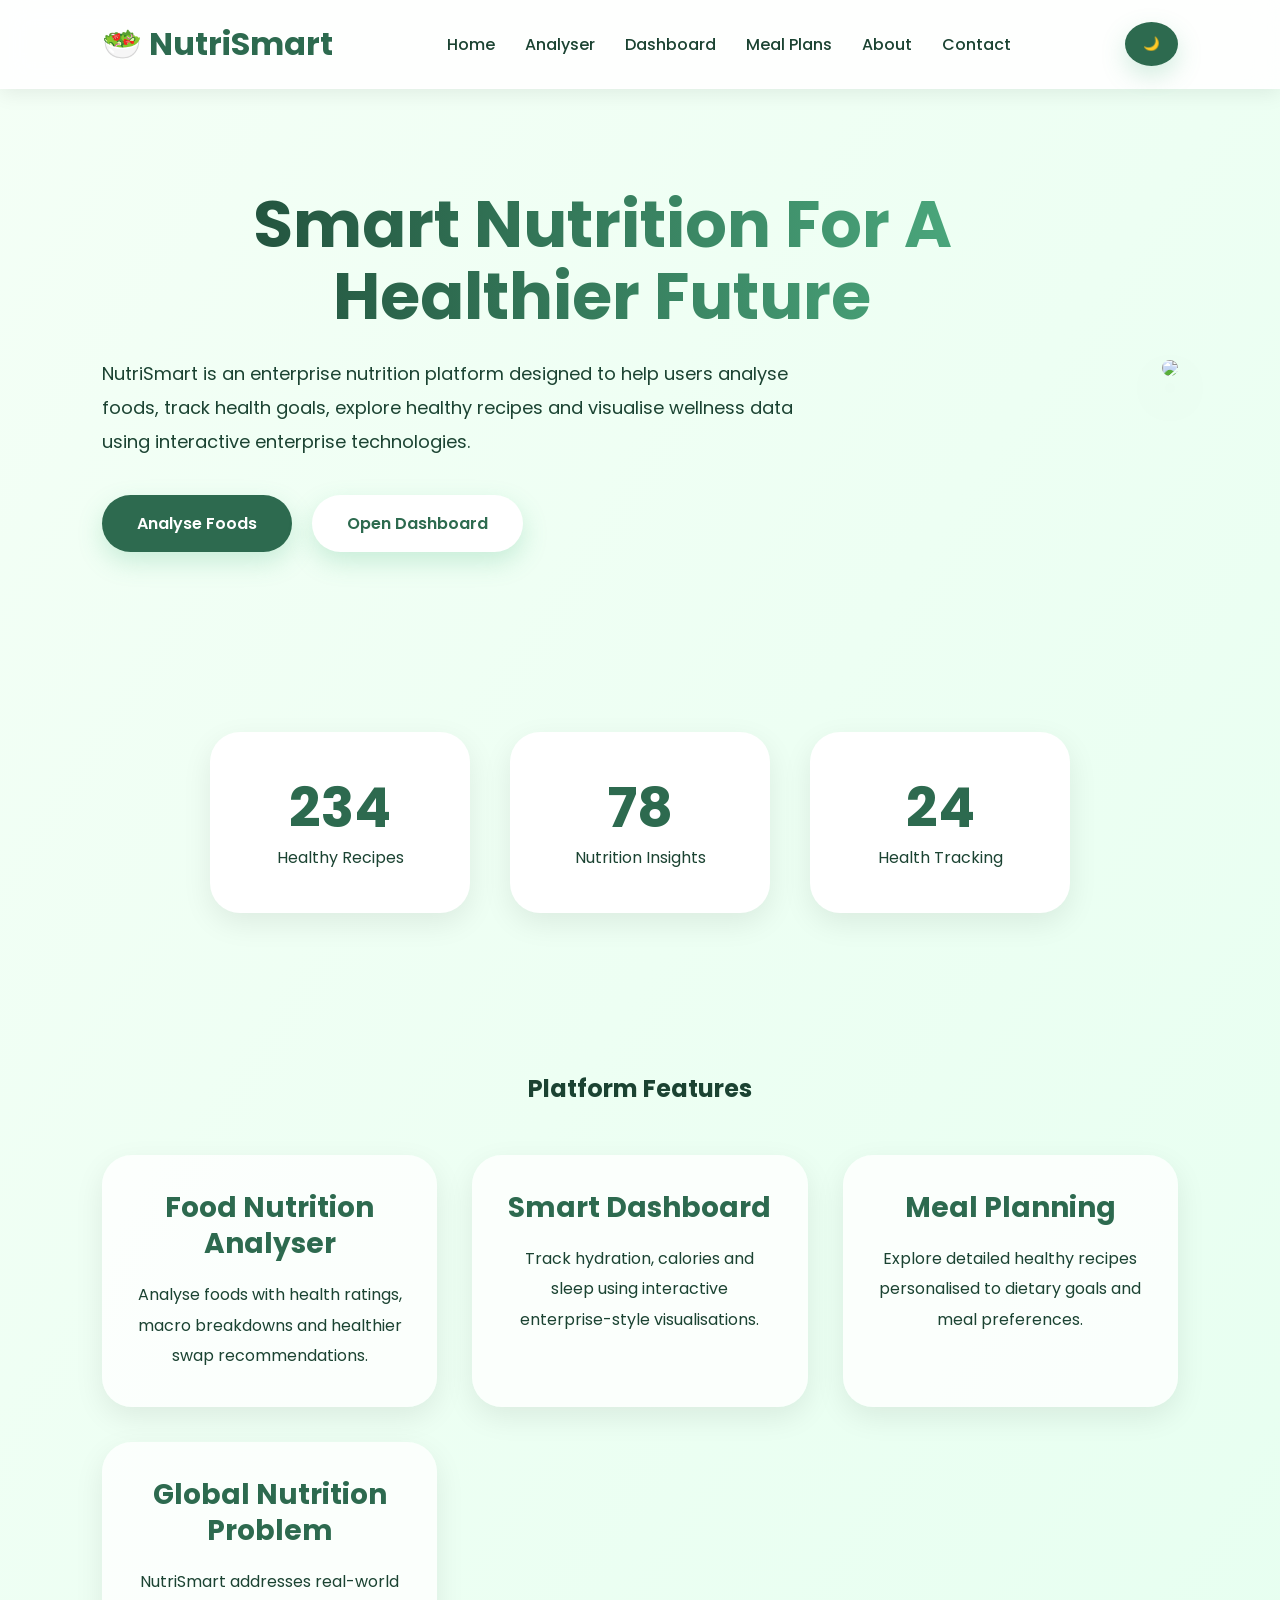
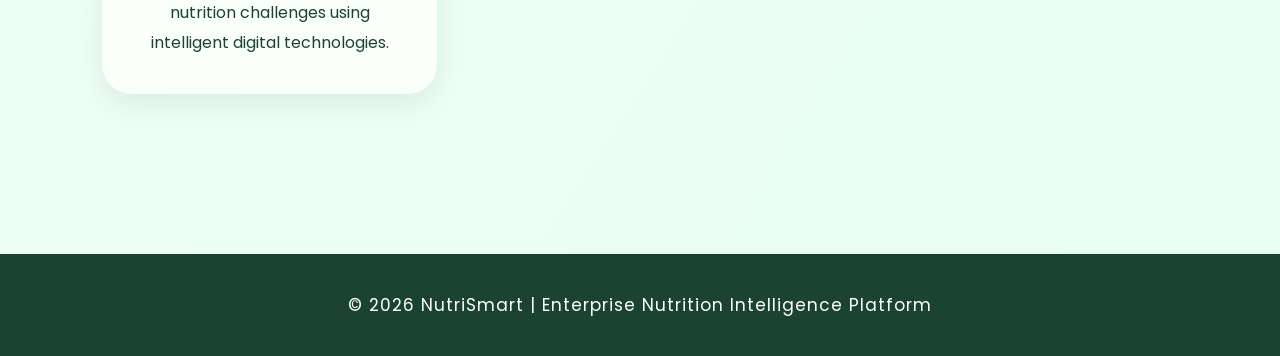
==== commit 90da7000: "Update index.html" ====
--- a/index.html
+++ b/index.html
@@ -127,7 +127,7 @@
 <div class="feature-card">
 
 <h3>
-🥗 Food Nutrition Analyser
+Food Nutrition Analyser
 </h3>
 
 <p>
@@ -139,7 +139,7 @@
 <div class="feature-card">
 
 <h3>
-📊 Smart Dashboard
+Smart Dashboard
 </h3>
 
 <p>
@@ -151,7 +151,7 @@
 <div class="feature-card">
 
 <h3>
-🍳 Meal Planning
+Meal Planning
 </h3>
 
 <p>
@@ -163,7 +163,7 @@
 <div class="feature-card">
 
 <h3>
-🌍 Global Nutrition Problem
+Global Nutrition Problem
 </h3>
 
 <p>
--- a/css/style.css
+++ b/css/style.css
@@ -24,9 +24,8 @@
 position:sticky;
 top:0;
 z-index:1000;
+background:rgba(255,255,255,0.9);
 backdrop-filter:blur(15px);
-background:rgba(255,255,255,0.8);
-border-bottom:1px solid rgba(255,255,255,0.3);
 box-shadow:0 4px 20px rgba(0,0,0,0.08);
 }
 
@@ -47,26 +46,10 @@
 color:#1b4332;
 font-weight:500;
 transition:0.3s;
-position:relative;
 }
 
 .nav-links a:hover{
 color:#52b788;
-}
-
-.nav-links a::after{
-content:'';
-position:absolute;
-left:0;
-bottom:-5px;
-width:0%;
-height:2px;
-background:#52b788;
-transition:0.3s;
-}
-
-.nav-links a:hover::after{
-width:100%;
 }
 
 #darkModeToggle{
@@ -76,30 +59,20 @@
 padding:12px 18px;
 border-radius:50%;
 cursor:pointer;
-font-size:18px;
-transition:0.3s;
-}
-
-#darkModeToggle:hover{
-transform:scale(1.1);
 }
 
 .hero{
 display:flex;
+align-items:center;
 justify-content:space-between;
-align-items:center;
 padding:100px 8%;
 gap:60px;
 }
 
-.hero-text{
-flex:1;
-}
-
 .hero-text h1{
 font-size:65px;
+margin-bottom:25px;
 line-height:1.1;
-margin-bottom:25px;
 }
 
 .hero-text p{
@@ -132,24 +105,10 @@
 color:#2d6a4f;
 }
 
-.hero-btn:hover,
-.secondary-btn:hover{
-transform:translateY(-4px);
-}
-
-.hero-image{
-flex:1;
-}
-
 .hero-image img{
 width:100%;
 border-radius:35px;
 box-shadow:0 20px 50px rgba(0,0,0,0.15);
-transition:0.5s;
-}
-
-.hero-image img:hover{
-transform:scale(1.03);
 }
 
 .page-banner{
@@ -171,42 +130,14 @@
 inset:0;
 background:rgba(0,0,0,0.45);
 display:flex;
+justify-content:center;
 align-items:center;
-justify-content:center;
 font-size:55px;
 font-weight:700;
 color:white;
 }
 
-.stats-section{
-display:flex;
-justify-content:center;
-gap:40px;
-padding:40px 8%;
-flex-wrap:wrap;
-}
-
-.stat-card{
-background:rgba(255,255,255,0.75);
-backdrop-filter:blur(20px);
-padding:40px;
-width:260px;
-border-radius:30px;
-text-align:center;
-box-shadow:0 10px 30px rgba(0,0,0,0.08);
-transition:0.4s;
-}
-
-.stat-card:hover{
-transform:translateY(-12px) scale(1.03);
-}
-
-.stat-card h2{
-font-size:55px;
-margin-bottom:10px;
-color:#2d6a4f;
-}
-
+.stats-section,
 .features-section,
 .analyser-page,
 .dashboard-page,
@@ -216,22 +147,10 @@
 padding:80px 8%;
 }
 
-.features-section h2,
-.analyser-page h1,
-.dashboard-page h1,
-.meal-page h1,
-.about-page h1,
-.contact-page h1{
-font-size:50px;
-margin-bottom:20px;
-text-align:center;
-}
-
 .features-grid,
 .dashboard-grid,
 .meal-grid,
-.about-grid,
-.testimonial-grid{
+.about-grid{
 display:grid;
 grid-template-columns:repeat(auto-fit,minmax(300px,1fr));
 gap:35px;
@@ -242,67 +161,42 @@
 .dashboard-card,
 .meal-card,
 .about-card,
-.testimonial-card,
+.results-card,
 .contact-form,
-.results-card,
-.contact-card,
-.faq-card{
-background:rgba(255,255,255,0.75);
-backdrop-filter:blur(20px);
+.contact-card{
+background:rgba(255,255,255,0.8);
+padding:35px;
 border-radius:30px;
-padding:35px;
 box-shadow:0 10px 30px rgba(0,0,0,0.08);
-transition:0.4s;
-border:1px solid rgba(255,255,255,0.4);
-}
-
-.feature-card:hover,
-.dashboard-card:hover,
-.meal-card:hover,
-.about-card:hover,
-.testimonial-card:hover,
-.contact-card:hover,
-.faq-card:hover{
-transform:translateY(-12px);
-box-shadow:0 20px 50px rgba(0,0,0,0.15);
-}
-
-.feature-card h3,
-.about-card h2{
-margin-bottom:15px;
-}
-
-.health-section{
-display:flex;
-align-items:center;
-gap:60px;
-padding:80px 8%;
-}
-
-.health-image img{
+}
+
+.stat-card{
+background:white;
+padding:40px;
+border-radius:30px;
+text-align:center;
+width:260px;
+box-shadow:0 10px 30px rgba(0,0,0,0.08);
+}
+
+.stats-section{
+display:flex;
+justify-content:center;
+gap:40px;
+flex-wrap:wrap;
+}
+
+.counter{
+font-size:55px;
+color:#2d6a4f;
+}
+
+.about-card img{
 width:100%;
-border-radius:35px;
-box-shadow:0 20px 50px rgba(0,0,0,0.15);
-}
-
-.health-text h2{
-font-size:50px;
+height:220px;
+object-fit:cover;
+border-radius:25px;
 margin-bottom:20px;
-}
-
-.health-text p{
-line-height:1.9;
-margin-bottom:20px;
-}
-
-.testimonial-section{
-padding:80px 8%;
-}
-
-.testimonial-section h2{
-text-align:center;
-font-size:50px;
-margin-bottom:40px;
 }
 
 .analyser-box,
@@ -310,8 +204,7 @@
 display:flex;
 justify-content:center;
 gap:20px;
-margin-top:40px;
-margin-bottom:40px;
+margin:40px 0;
 }
 
 select,
@@ -321,14 +214,8 @@
 padding:18px;
 border:none;
 border-radius:18px;
+background:white;
 font-size:16px;
-background:white;
-box-shadow:0 5px 15px rgba(0,0,0,0.08);
-}
-
-textarea{
-height:160px;
-resize:none;
 }
 
 button{
@@ -337,14 +224,8 @@
 border-radius:18px;
 background:#2d6a4f;
 color:white;
+cursor:pointer;
 font-weight:600;
-cursor:pointer;
-transition:0.3s;
-}
-
-button:hover{
-transform:translateY(-4px);
-background:#40916c;
 }
 
 .results-card{
@@ -357,6 +238,29 @@
 width:300px;
 border-radius:25px;
 margin-bottom:25px;
+}
+
+.progress-ring{
+width:220px;
+height:220px;
+border-radius:50%;
+background:conic-gradient(#52b788 0deg,#52b788 250deg,#d8f3dc 250deg);
+display:flex;
+justify-content:center;
+align-items:center;
+margin:30px auto;
+}
+
+.progress-inner{
+width:160px;
+height:160px;
+background:white;
+border-radius:50%;
+display:flex;
+justify-content:center;
+align-items:center;
+font-size:38px;
+font-weight:700;
 }
 
 .macro-grid{
@@ -370,43 +274,6 @@
 background:#f4fff6;
 padding:25px;
 border-radius:25px;
-}
-
-.rating-title{
-margin-top:40px;
-margin-bottom:20px;
-font-size:30px;
-}
-
-.progress-ring{
-width:220px;
-height:220px;
-border-radius:50%;
-background:conic-gradient(
-#52b788 0deg,
-#52b788 250deg,
-#d8f3dc 250deg
-);
-display:flex;
-align-items:center;
-justify-content:center;
-margin:30px auto;
-}
-
-.progress-inner{
-width:160px;
-height:160px;
-background:white;
-border-radius:50%;
-display:flex;
-align-items:center;
-justify-content:center;
-font-size:38px;
-font-weight:700;
-}
-
-.swap-section{
-margin-top:40px;
 }
 
 .swap-image{
@@ -430,20 +297,13 @@
 height:100%;
 width:0%;
 background:#52b788;
-transition:1s;
-}
-
-.chart-container{
-margin-top:60px;
+}
+
+.dashboard-card canvas{
+margin-top:30px;
 background:white;
-padding:40px;
-border-radius:35px;
-box-shadow:0 10px 30px rgba(0,0,0,0.08);
-}
-
-.chart-title{
-text-align:center;
-margin-bottom:30px;
+padding:15px;
+border-radius:20px;
 }
 
 .meal-card{
@@ -461,9 +321,12 @@
 padding:30px;
 }
 
-.meal-content ul{
-margin-top:20px;
-padding-left:20px;
+.recipe-box{
+display:none;
+margin-top:25px;
+padding:25px;
+background:#f4fff6;
+border-radius:25px;
 line-height:2;
 }
 
@@ -486,35 +349,20 @@
 gap:25px;
 }
 
-.faq-section{
-margin-top:70px;
-}
-
-.faq-section h2{
-text-align:center;
-font-size:40px;
-margin-bottom:40px;
-}
-
-.faq-card{
-margin-bottom:25px;
-}
-
-.mission-section{
-margin-top:70px;
-text-align:center;
-background:white;
-padding:50px;
-border-radius:35px;
-box-shadow:0 10px 30px rgba(0,0,0,0.08);
+.about-intro{
+text-align:center;
+max-width:900px;
+margin:auto;
+line-height:2;
+font-size:18px;
 }
 
 .footer{
-margin-top:80px;
 background:#1b4332;
 color:white;
 text-align:center;
 padding:35px;
+margin-top:80px;
 }
 
 .dark-mode{
@@ -522,34 +370,18 @@
 color:white;
 }
 
-.dark-mode .navbar{
+.dark-mode .navbar,
+.dark-mode .feature-card,
+.dark-mode .dashboard-card,
+.dark-mode .meal-card,
+.dark-mode .about-card,
+.dark-mode .results-card,
+.dark-mode .contact-form,
+.dark-mode .contact-card,
+.dark-mode .macro-card,
+.dark-mode .recipe-box,
+.dark-mode .stat-card{
 background:#1b4332;
-}
-
-.dark-mode .feature-card,
-.dark-mode .stat-card,
-.dark-mode .dashboard-card,
-.dark-mode .results-card,
-.dark-mode .meal-card,
-.dark-mode .testimonial-card,
-.dark-mode .contact-form,
-.dark-mode .macro-card,
-.dark-mode .about-card,
-.dark-mode .faq-card,
-.dark-mode .contact-card,
-.dark-mode .mission-section,
-.dark-mode .chart-container{
-background:#1b4332;
-color:white;
-}
-
-.dark-mode .nav-links a,
-.dark-mode h1,
-.dark-mode h2,
-.dark-mode h3,
-.dark-mode h4,
-.dark-mode p,
-.dark-mode li{
 color:white;
 }
 
@@ -560,24 +392,279 @@
 color:white;
 }
 
-.dark-mode .progress-inner{
-background:#1b4332;
-color:white;
-}
-
-.dark-mode .secondary-btn{
-background:white;
-color:#1b4332;
+@media(max-width:1000px){
+
+.hero{
+flex-direction:column;
+text-align:center;
+}
+
+.contact-container{
+grid-template-columns:1fr;
+}
+
+}
+
+@media(max-width:700px){
+
+.navbar{
+flex-direction:column;
+gap:20px;
+}
+
+.nav-links{
+flex-wrap:wrap;
+justify-content:center;
+}
+
+.hero-text h1{
+font-size:42px;
+}
+
+.page-banner-overlay{
+font-size:35px;
+}
+
+}
+
+h1,
+h2,
+h3{
+text-align:center;
+line-height:1.3;
+}
+
+p{
+line-height:1.9;
+}
+
+.feature-card,
+.dashboard-card,
+.meal-card,
+.about-card,
+.contact-card,
+.results-card,
+.stat-card{
+transition:0.45s;
+position:relative;
+overflow:hidden;
+}
+
+.feature-card::before,
+.dashboard-card::before,
+.meal-card::before,
+.about-card::before,
+.contact-card::before,
+.results-card::before,
+.stat-card::before{
+content:'';
+position:absolute;
+top:0;
+left:-100%;
+width:100%;
+height:100%;
+background:linear-gradient(
+90deg,
+transparent,
+rgba(255,255,255,0.35),
+transparent
+);
+transition:0.8s;
+}
+
+.feature-card:hover::before,
+.dashboard-card:hover::before,
+.meal-card:hover::before,
+.about-card:hover::before,
+.contact-card:hover::before,
+.results-card:hover::before,
+.stat-card:hover::before{
+left:100%;
+}
+
+.feature-card:hover,
+.dashboard-card:hover,
+.meal-card:hover,
+.about-card:hover,
+.contact-card:hover,
+.results-card:hover,
+.stat-card:hover{
+transform:translateY(-12px) scale(1.02);
+box-shadow:0 25px 60px rgba(0,0,0,0.15);
+}
+
+.hero-text h1{
+background:linear-gradient(to right,#1b4332,#52b788);
+-webkit-background-clip:text;
+-webkit-text-fill-color:transparent;
+}
+
+.hero-text p{
+max-width:700px;
+}
+
+.page-banner{
+box-shadow:0 25px 50px rgba(0,0,0,0.18);
+}
+
+.page-banner img{
+transition:0.6s;
+}
+
+.page-banner:hover img{
+transform:scale(1.05);
+}
+
+.page-banner-overlay{
+letter-spacing:2px;
+text-shadow:0 4px 15px rgba(0,0,0,0.35);
+}
+
+.navbar{
+border-bottom:1px solid rgba(255,255,255,0.4);
+}
+
+.nav-links a{
+position:relative;
+padding-bottom:5px;
+}
+
+.nav-links a::after{
+content:'';
+position:absolute;
+left:0;
+bottom:0;
+width:0%;
+height:2px;
+background:#52b788;
+transition:0.4s;
+}
+
+.nav-links a:hover::after{
+width:100%;
+}
+
+.hero-btn,
+.secondary-btn,
+button{
+transition:0.35s;
+box-shadow:0 10px 25px rgba(82,183,136,0.25);
+}
+
+.hero-btn:hover,
+.secondary-btn:hover,
+button:hover{
+transform:translateY(-5px) scale(1.03);
+}
+
+.hero-btn:active,
+.secondary-btn:active,
+button:active{
+transform:scale(0.96);
+}
+
+.feature-card h3,
+.dashboard-card h2,
+.about-card h2,
+.contact-card h2,
+.meal-content h2{
+margin-bottom:18px;
+color:#2d6a4f;
+font-size:28px;
+}
+
+.feature-card p,
+.dashboard-card p,
+.about-card p,
+.contact-card p,
+.meal-content p{
+text-align:center;
+}
+
+.results-card{
+padding:50px;
+}
+
+.results-card h2{
+font-size:40px;
+margin-bottom:20px;
+}
+
+.progress-ring{
+box-shadow:
+0 15px 35px rgba(82,183,136,0.35),
+inset 0 8px 15px rgba(255,255,255,0.5);
+}
+
+.progress-inner{
+box-shadow:inset 0 5px 15px rgba(0,0,0,0.08);
+}
+
+.macro-card{
+transition:0.35s;
+box-shadow:0 8px 20px rgba(0,0,0,0.05);
+}
+
+.macro-card:hover{
+transform:translateY(-8px);
+background:#d8f3dc;
+}
+
+.swap-section{
+margin-top:60px;
+padding-top:30px;
+border-top:2px dashed #b7e4c7;
+}
+
+.swap-section h2{
+margin-bottom:20px;
+font-size:36px;
+}
+
+.swap-image{
+box-shadow:0 15px 35px rgba(0,0,0,0.12);
+transition:0.4s;
+}
+
+.swap-image:hover{
+transform:scale(1.04);
+}
+
+.dashboard-card{
+min-height:600px;
+display:flex;
+flex-direction:column;
+justify-content:flex-start;
+}
+
+.dashboard-card h2{
+font-size:34px;
+margin-bottom:20px;
+}
+
+.dashboard-card input{
+margin-bottom:15px;
+}
+
+.dashboard-card canvas{
+margin-top:35px;
+box-shadow:0 10px 25px rgba(0,0,0,0.08);
 }
 
 .motivation-section{
-margin-top:60px;
+margin-top:90px;
+padding:60px;
+background:rgba(255,255,255,0.55);
+backdrop-filter:blur(15px);
+border-radius:35px;
+box-shadow:0 15px 40px rgba(0,0,0,0.08);
 }
 
 .motivation-section h2{
-text-align:center;
-font-size:40px;
-margin-bottom:40px;
+font-size:48px;
+margin-bottom:45px;
+color:#2d6a4f;
+text-align:center;
 }
 
 .motivation-grid{
@@ -598,69 +685,194 @@
 }
 
 .motivation-card:hover{
-transform:translateY(-10px);
-}
-
-@media(max-width:1000px){
-
-.hero{
-flex-direction:column;
-text-align:center;
-}
-
-.health-section{
-flex-direction:column;
-}
-
-.contact-container{
-grid-template-columns:1fr;
-}
-
-.hero-text h1{
-font-size:48px;
-}
-
-.page-banner-overlay{
-font-size:40px;
+transform:translateY(-10px) rotate(1deg);
+}
+
+.meal-card{
+border-radius:35px;
+box-shadow:0 15px 40px rgba(0,0,0,0.1);
+}
+
+.meal-card img{
+transition:0.5s;
+}
+
+.meal-card:hover img{
+transform:scale(1.08);
+}
+
+.meal-content{
+padding:35px;
+}
+
+.recipe-box{
+animation:fadeIn 0.5s ease;
+}
+
+.contact-form{
+box-shadow:0 20px 50px rgba(0,0,0,0.1);
+}
+
+.contact-form button{
+margin-top:10px;
+}
+
+.about-intro{
+background:rgba(255,255,255,0.6);
+padding:40px;
+border-radius:30px;
+box-shadow:0 10px 25px rgba(0,0,0,0.08);
+margin-bottom:70px;
+}
+
+.footer{
+font-size:17px;
+letter-spacing:1px;
+}
+
+input:focus,
+select:focus,
+textarea:focus{
+outline:none;
+box-shadow:0 0 0 4px rgba(82,183,136,0.25);
+transform:scale(1.01);
+}
+
+html::-webkit-scrollbar{
+width:12px;
+}
+
+html::-webkit-scrollbar-track{
+background:#d8f3dc;
+}
+
+html::-webkit-scrollbar-thumb{
+background:#52b788;
+border-radius:20px;
+}
+
+.dark-mode .motivation-section{
+background:#1b4332;
+}
+
+.dark-mode .motivation-card{
+background:#2d6a4f;
+color:white;
+}
+
+.dark-mode .hero-text h1{
+background:linear-gradient(to right,#95d5b2,#d8f3dc);
+-webkit-background-clip:text;
+-webkit-text-fill-color:transparent;
+}
+
+.dark-mode .macro-card:hover{
+background:#2d6a4f;
+}
+
+.dark-mode .about-intro{
+background:#1b4332;
+}
+
+@keyframes fadeIn{
+
+from{
+opacity:0;
+transform:translateY(20px);
+}
+
+to{
+opacity:1;
+transform:translateY(0);
 }
 
 }
 
 @media(max-width:700px){
 
-.navbar{
-flex-direction:column;
-gap:20px;
-}
-
-.nav-links{
-flex-wrap:wrap;
-justify-content:center;
+.motivation-section{
+padding:35px 20px;
+}
+
+.motivation-section h2{
+font-size:34px;
+}
+
+.dashboard-card{
+min-height:auto;
+}
+
+.results-card{
+padding:30px 20px;
 }
 
 .hero-text h1{
 font-size:38px;
 }
 
-.features-section h2,
-.analyser-page h1,
-.dashboard-page h1,
-.meal-page h1,
-.about-page h1,
-.contact-page h1{
-font-size:38px;
-}
-
-.page-banner{
-height:250px;
-}
-
-.page-banner-overlay{
+}
+/* MEAL PLAN UPGRADES */
+
+.nutrition-summary{
+margin-top:25px;
+background:#f4fff6;
+padding:25px;
+border-radius:25px;
+text-align:center;
+box-shadow:0 10px 20px rgba(0,0,0,0.06);
+}
+
+.nutrition-summary h3{
+margin-bottom:15px;
+color:#2d6a4f;
+font-size:24px;
+}
+
+.nutrition-summary p{
+margin:10px 0;
+font-weight:500;
+}
+
+.meal-breakdown{
+margin-top:30px;
+background:white;
+padding:25px;
+border-radius:25px;
+box-shadow:0 8px 18px rgba(0,0,0,0.05);
+}
+
+.meal-breakdown h3{
+margin-top:15px;
+color:#2d6a4f;
+}
+
+.meal-breakdown p{
+margin-top:5px;
+font-size:17px;
+}
+
+.recipe-box hr{
+margin:30px 0;
+border:none;
+height:2px;
+background:#d8f3dc;
+}
+
+.recipe-box h2{
+margin-bottom:15px;
 font-size:30px;
-}
-
-.hero-buttons{
-flex-direction:column;
-}
-
-}
+color:#2d6a4f;
+}
+
+.recipe-box p{
+margin-bottom:20px;
+line-height:2;
+}
+
+.dark-mode .nutrition-summary{
+background:#2d6a4f;
+}
+
+.dark-mode .meal-breakdown{
+background:#1b4332;
+}
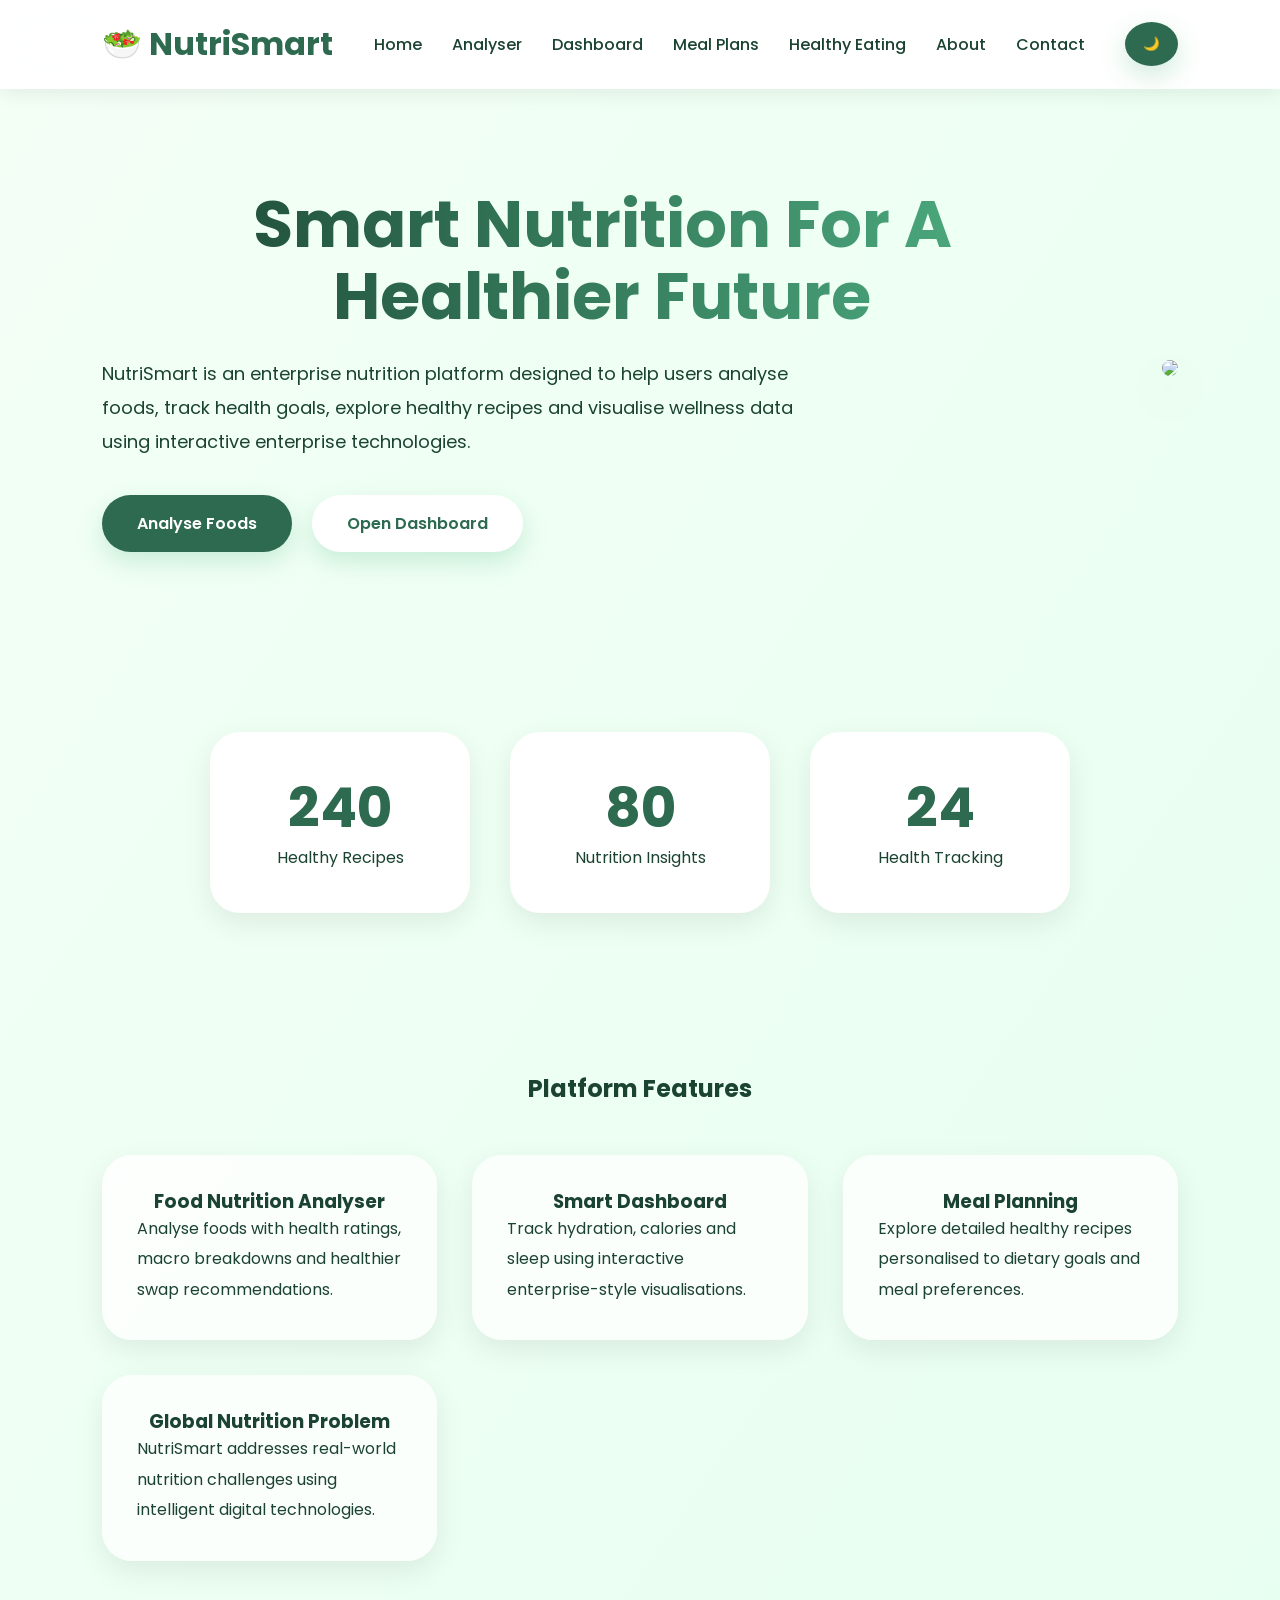
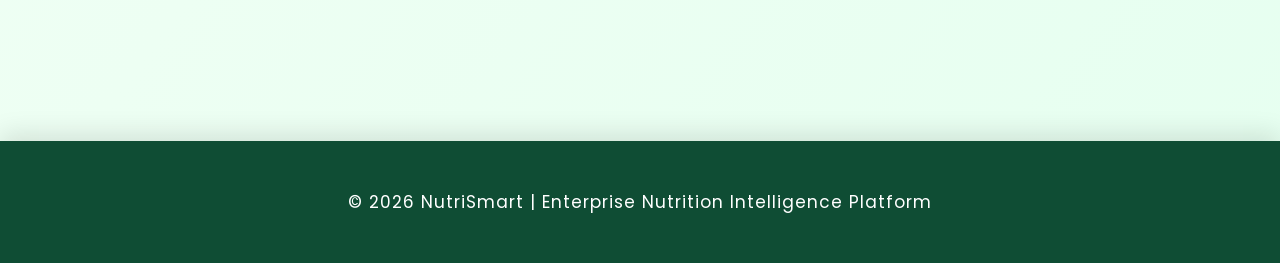
==== commit deea6e1f: "Update index.html" ====
--- a/index.html
+++ b/index.html
@@ -31,6 +31,7 @@
 <li><a href="analyser.html">Analyser</a></li>
 <li><a href="dashboard.html">Dashboard</a></li>
 <li><a href="mealplans.html">Meal Plans</a></li>
+<li><a href="healthy.html">Healthy Eating</a></li>
 <li><a href="about.html">About</a></li>
 <li><a href="contact.html">Contact</a></li>
 
--- a/css/style.css
+++ b/css/style.css
@@ -14,6 +14,11 @@
 color:#1b4332;
 overflow-x:hidden;
 transition:0.4s;
+margin:0;
+padding:0;
+min-height:100vh;
+display:flex;
+flex-direction:column;
 }
 
 .navbar{
@@ -27,6 +32,7 @@
 background:rgba(255,255,255,0.9);
 backdrop-filter:blur(15px);
 box-shadow:0 4px 20px rgba(0,0,0,0.08);
+border-bottom:1px solid rgba(255,255,255,0.4);
 }
 
 .logo{
@@ -46,10 +52,27 @@
 color:#1b4332;
 font-weight:500;
 transition:0.3s;
+position:relative;
+padding-bottom:5px;
 }
 
 .nav-links a:hover{
 color:#52b788;
+}
+
+.nav-links a::after{
+content:'';
+position:absolute;
+left:0;
+bottom:0;
+width:0%;
+height:2px;
+background:#52b788;
+transition:0.4s;
+}
+
+.nav-links a:hover::after{
+width:100%;
 }
 
 #darkModeToggle{
@@ -73,12 +96,16 @@
 font-size:65px;
 margin-bottom:25px;
 line-height:1.1;
+background:linear-gradient(to right,#1b4332,#52b788);
+-webkit-background-clip:text;
+-webkit-text-fill-color:transparent;
 }
 
 .hero-text p{
 font-size:18px;
 line-height:1.9;
 margin-bottom:35px;
+max-width:700px;
 }
 
 .hero-buttons{
@@ -92,7 +119,8 @@
 border-radius:50px;
 text-decoration:none;
 font-weight:600;
-transition:0.3s;
+transition:0.35s;
+box-shadow:0 10px 25px rgba(82,183,136,0.25);
 }
 
 .hero-btn{
@@ -103,6 +131,18 @@
 .secondary-btn{
 background:white;
 color:#2d6a4f;
+}
+
+.hero-btn:hover,
+.secondary-btn:hover,
+button:hover{
+transform:translateY(-5px) scale(1.03);
+}
+
+.hero-btn:active,
+.secondary-btn:active,
+button:active{
+transform:scale(0.96);
 }
 
 .hero-image img{
@@ -117,12 +157,18 @@
 border-radius:35px;
 overflow:hidden;
 position:relative;
+box-shadow:0 25px 50px rgba(0,0,0,0.18);
 }
 
 .page-banner img{
 width:100%;
 height:100%;
 object-fit:cover;
+transition:0.6s;
+}
+
+.page-banner:hover img{
+transform:scale(1.05);
 }
 
 .page-banner-overlay{
@@ -135,6 +181,8 @@
 font-size:55px;
 font-weight:700;
 color:white;
+letter-spacing:2px;
+text-shadow:0 4px 15px rgba(0,0,0,0.35);
 }
 
 .stats-section,
@@ -147,12 +195,16 @@
 padding:80px 8%;
 }
 
+.meal-page{
+flex:1;
+}
+
 .features-grid,
 .dashboard-grid,
 .meal-grid,
 .about-grid{
 display:grid;
-grid-template-columns:repeat(auto-fit,minmax(300px,1fr));
+grid-template-columns:repeat(auto-fit,minmax(320px,1fr));
 gap:35px;
 margin-top:50px;
 }
@@ -168,283 +220,6 @@
 padding:35px;
 border-radius:30px;
 box-shadow:0 10px 30px rgba(0,0,0,0.08);
-}
-
-.stat-card{
-background:white;
-padding:40px;
-border-radius:30px;
-text-align:center;
-width:260px;
-box-shadow:0 10px 30px rgba(0,0,0,0.08);
-}
-
-.stats-section{
-display:flex;
-justify-content:center;
-gap:40px;
-flex-wrap:wrap;
-}
-
-.counter{
-font-size:55px;
-color:#2d6a4f;
-}
-
-.about-card img{
-width:100%;
-height:220px;
-object-fit:cover;
-border-radius:25px;
-margin-bottom:20px;
-}
-
-.analyser-box,
-.meal-filter{
-display:flex;
-justify-content:center;
-gap:20px;
-margin:40px 0;
-}
-
-select,
-input,
-textarea{
-width:100%;
-padding:18px;
-border:none;
-border-radius:18px;
-background:white;
-font-size:16px;
-}
-
-button{
-padding:16px 28px;
-border:none;
-border-radius:18px;
-background:#2d6a4f;
-color:white;
-cursor:pointer;
-font-weight:600;
-}
-
-.results-card{
-max-width:1000px;
-margin:auto;
-text-align:center;
-}
-
-.results-card img{
-width:300px;
-border-radius:25px;
-margin-bottom:25px;
-}
-
-.progress-ring{
-width:220px;
-height:220px;
-border-radius:50%;
-background:conic-gradient(#52b788 0deg,#52b788 250deg,#d8f3dc 250deg);
-display:flex;
-justify-content:center;
-align-items:center;
-margin:30px auto;
-}
-
-.progress-inner{
-width:160px;
-height:160px;
-background:white;
-border-radius:50%;
-display:flex;
-justify-content:center;
-align-items:center;
-font-size:38px;
-font-weight:700;
-}
-
-.macro-grid{
-display:grid;
-grid-template-columns:repeat(auto-fit,minmax(180px,1fr));
-gap:25px;
-margin-top:40px;
-}
-
-.macro-card{
-background:#f4fff6;
-padding:25px;
-border-radius:25px;
-}
-
-.swap-image{
-width:260px;
-border-radius:25px;
-margin-top:20px;
-}
-
-.progress-bar{
-width:100%;
-height:25px;
-background:#d8f3dc;
-border-radius:20px;
-overflow:hidden;
-margin-top:20px;
-}
-
-#waterProgress,
-#calorieProgress,
-#sleepProgress{
-height:100%;
-width:0%;
-background:#52b788;
-}
-
-.dashboard-card canvas{
-margin-top:30px;
-background:white;
-padding:15px;
-border-radius:20px;
-}
-
-.meal-card{
-overflow:hidden;
-padding:0;
-}
-
-.meal-card img{
-width:100%;
-height:250px;
-object-fit:cover;
-}
-
-.meal-content{
-padding:30px;
-}
-
-.recipe-box{
-display:none;
-margin-top:25px;
-padding:25px;
-background:#f4fff6;
-border-radius:25px;
-line-height:2;
-}
-
-.contact-container{
-display:grid;
-grid-template-columns:2fr 1fr;
-gap:40px;
-margin-top:50px;
-}
-
-.contact-form{
-display:flex;
-flex-direction:column;
-gap:20px;
-}
-
-.contact-info{
-display:flex;
-flex-direction:column;
-gap:25px;
-}
-
-.about-intro{
-text-align:center;
-max-width:900px;
-margin:auto;
-line-height:2;
-font-size:18px;
-}
-
-.footer{
-background:#1b4332;
-color:white;
-text-align:center;
-padding:35px;
-margin-top:80px;
-}
-
-.dark-mode{
-background:#081c15;
-color:white;
-}
-
-.dark-mode .navbar,
-.dark-mode .feature-card,
-.dark-mode .dashboard-card,
-.dark-mode .meal-card,
-.dark-mode .about-card,
-.dark-mode .results-card,
-.dark-mode .contact-form,
-.dark-mode .contact-card,
-.dark-mode .macro-card,
-.dark-mode .recipe-box,
-.dark-mode .stat-card{
-background:#1b4332;
-color:white;
-}
-
-.dark-mode input,
-.dark-mode select,
-.dark-mode textarea{
-background:#2d6a4f;
-color:white;
-}
-
-@media(max-width:1000px){
-
-.hero{
-flex-direction:column;
-text-align:center;
-}
-
-.contact-container{
-grid-template-columns:1fr;
-}
-
-}
-
-@media(max-width:700px){
-
-.navbar{
-flex-direction:column;
-gap:20px;
-}
-
-.nav-links{
-flex-wrap:wrap;
-justify-content:center;
-}
-
-.hero-text h1{
-font-size:42px;
-}
-
-.page-banner-overlay{
-font-size:35px;
-}
-
-}
-
-h1,
-h2,
-h3{
-text-align:center;
-line-height:1.3;
-}
-
-p{
-line-height:1.9;
-}
-
-.feature-card,
-.dashboard-card,
-.meal-card,
-.about-card,
-.contact-card,
-.results-card,
-.stat-card{
 transition:0.45s;
 position:relative;
 overflow:hidden;
@@ -493,96 +268,88 @@
 box-shadow:0 25px 60px rgba(0,0,0,0.15);
 }
 
-.hero-text h1{
-background:linear-gradient(to right,#1b4332,#52b788);
--webkit-background-clip:text;
--webkit-text-fill-color:transparent;
-}
-
-.hero-text p{
-max-width:700px;
-}
-
-.page-banner{
-box-shadow:0 25px 50px rgba(0,0,0,0.18);
-}
-
-.page-banner img{
-transition:0.6s;
-}
-
-.page-banner:hover img{
-transform:scale(1.05);
-}
-
-.page-banner-overlay{
-letter-spacing:2px;
-text-shadow:0 4px 15px rgba(0,0,0,0.35);
-}
-
-.navbar{
-border-bottom:1px solid rgba(255,255,255,0.4);
-}
-
-.nav-links a{
+.stat-card{
+background:white;
+padding:40px;
+border-radius:30px;
+text-align:center;
+width:260px;
+box-shadow:0 10px 30px rgba(0,0,0,0.08);
+transition:0.45s;
 position:relative;
-padding-bottom:5px;
-}
-
-.nav-links a::after{
-content:'';
-position:absolute;
-left:0;
-bottom:0;
-width:0%;
-height:2px;
-background:#52b788;
-transition:0.4s;
-}
-
-.nav-links a:hover::after{
+overflow:hidden;
+}
+
+.stats-section{
+display:flex;
+justify-content:center;
+gap:40px;
+flex-wrap:wrap;
+}
+
+.counter{
+font-size:55px;
+color:#2d6a4f;
+}
+
+.about-card img{
 width:100%;
-}
-
-.hero-btn,
-.secondary-btn,
+height:220px;
+object-fit:cover;
+border-radius:25px;
+margin-bottom:20px;
+}
+
+.analyser-box,
+.meal-filter{
+display:flex;
+justify-content:center;
+gap:20px;
+margin:40px 0;
+}
+
+select,
+input,
+textarea{
+width:100%;
+padding:18px;
+border:none;
+border-radius:18px;
+background:white;
+font-size:16px;
+}
+
+input:focus,
+select:focus,
+textarea:focus{
+outline:none;
+box-shadow:0 0 0 4px rgba(82,183,136,0.25);
+transform:scale(1.01);
+}
+
 button{
+padding:16px 28px;
+border:none;
+border-radius:18px;
+background:#2d6a4f;
+color:white;
+cursor:pointer;
+font-weight:600;
 transition:0.35s;
 box-shadow:0 10px 25px rgba(82,183,136,0.25);
 }
 
-.hero-btn:hover,
-.secondary-btn:hover,
-button:hover{
-transform:translateY(-5px) scale(1.03);
-}
-
-.hero-btn:active,
-.secondary-btn:active,
-button:active{
-transform:scale(0.96);
-}
-
-.feature-card h3,
-.dashboard-card h2,
-.about-card h2,
-.contact-card h2,
-.meal-content h2{
-margin-bottom:18px;
-color:#2d6a4f;
-font-size:28px;
-}
-
-.feature-card p,
-.dashboard-card p,
-.about-card p,
-.contact-card p,
-.meal-content p{
+.results-card{
+max-width:1000px;
+margin:auto;
 text-align:center;
-}
-
-.results-card{
 padding:50px;
+}
+
+.results-card img{
+width:300px;
+border-radius:25px;
+margin-bottom:25px;
 }
 
 .results-card h2{
@@ -591,16 +358,43 @@
 }
 
 .progress-ring{
+width:220px;
+height:220px;
+border-radius:50%;
+background:conic-gradient(#52b788 0deg,#52b788 250deg,#d8f3dc 250deg);
+display:flex;
+justify-content:center;
+align-items:center;
+margin:30px auto;
 box-shadow:
 0 15px 35px rgba(82,183,136,0.35),
 inset 0 8px 15px rgba(255,255,255,0.5);
 }
 
 .progress-inner{
+width:160px;
+height:160px;
+background:white;
+border-radius:50%;
+display:flex;
+justify-content:center;
+align-items:center;
+font-size:38px;
+font-weight:700;
 box-shadow:inset 0 5px 15px rgba(0,0,0,0.08);
 }
 
+.macro-grid{
+display:grid;
+grid-template-columns:repeat(auto-fit,minmax(180px,1fr));
+gap:25px;
+margin-top:40px;
+}
+
 .macro-card{
+background:#f4fff6;
+padding:25px;
+border-radius:25px;
 transition:0.35s;
 box-shadow:0 8px 20px rgba(0,0,0,0.05);
 }
@@ -622,12 +416,32 @@
 }
 
 .swap-image{
+width:260px;
+border-radius:25px;
+margin-top:20px;
 box-shadow:0 15px 35px rgba(0,0,0,0.12);
 transition:0.4s;
 }
 
 .swap-image:hover{
 transform:scale(1.04);
+}
+
+.progress-bar{
+width:100%;
+height:25px;
+background:#d8f3dc;
+border-radius:20px;
+overflow:hidden;
+margin-top:20px;
+}
+
+#waterProgress,
+#calorieProgress,
+#sleepProgress{
+height:100%;
+width:0%;
+background:#52b788;
 }
 
 .dashboard-card{
@@ -648,7 +462,210 @@
 
 .dashboard-card canvas{
 margin-top:35px;
+background:white;
+padding:15px;
+border-radius:20px;
 box-shadow:0 10px 25px rgba(0,0,0,0.08);
+}
+
+.meal-card{
+overflow:hidden;
+padding:0;
+border-radius:35px;
+box-shadow:0 15px 40px rgba(0,0,0,0.1);
+height:auto;
+}
+
+.meal-card img{
+width:100%;
+height:250px;
+object-fit:cover;
+transition:0.5s;
+}
+
+.meal-card:hover img{
+transform:scale(1.08);
+}
+
+.meal-content{
+padding:35px;
+}
+
+.recipe-box{
+display:none;
+margin-top:25px;
+padding:25px;
+background:#f4fff6;
+border-radius:25px;
+line-height:2;
+animation:fadeIn 0.5s ease;
+}
+
+.recipe-box hr{
+margin:30px 0;
+border:none;
+height:2px;
+background:#d8f3dc;
+}
+
+.recipe-box h2{
+margin-bottom:15px;
+font-size:30px;
+color:#2d6a4f;
+}
+
+.recipe-box p{
+margin-bottom:20px;
+line-height:2;
+}
+
+.nutrition-summary{
+margin-top:25px;
+background:#f4fff6;
+padding:25px;
+border-radius:25px;
+text-align:center;
+box-shadow:0 10px 20px rgba(0,0,0,0.06);
+}
+
+.nutrition-summary h3{
+margin-bottom:15px;
+color:#2d6a4f;
+font-size:24px;
+}
+
+.nutrition-summary p{
+margin:10px 0;
+font-weight:500;
+}
+
+.meal-breakdown{
+margin-top:30px;
+background:white;
+padding:25px;
+border-radius:25px;
+box-shadow:0 8px 18px rgba(0,0,0,0.05);
+}
+
+.meal-breakdown h3{
+margin-top:15px;
+color:#2d6a4f;
+}
+
+.meal-breakdown p{
+margin-top:5px;
+font-size:17px;
+}
+
+.contact-container{
+display:grid;
+grid-template-columns:2fr 1fr;
+gap:40px;
+margin-top:50px;
+}
+
+.contact-form{
+display:flex;
+flex-direction:column;
+gap:20px;
+box-shadow:0 20px 50px rgba(0,0,0,0.1);
+}
+
+.contact-form button{
+margin-top:10px;
+}
+
+.contact-info{
+display:flex;
+flex-direction:column;
+gap:25px;
+}
+
+.about-intro{
+text-align:center;
+max-width:900px;
+margin:auto;
+line-height:2;
+font-size:18px;
+background:rgba(255,255,255,0.6);
+padding:40px;
+border-radius:30px;
+box-shadow:0 10px 25px rgba(0,0,0,0.08);
+margin-bottom:70px;
+}
+
+.footer{
+width:100%;
+background:#0f4d34;
+color:white;
+text-align:center;
+padding:45px 20px;
+margin-top:100px;
+font-size:17px;
+letter-spacing:1px;
+line-height:2;
+box-shadow:0 -6px 25px rgba(0,0,0,0.12);
+display:flex;
+justify-content:center;
+align-items:center;
+}
+
+.dark-mode{
+background:#081c15;
+color:white;
+}
+
+.dark-mode .navbar,
+.dark-mode .feature-card,
+.dark-mode .dashboard-card,
+.dark-mode .meal-card,
+.dark-mode .about-card,
+.dark-mode .results-card,
+.dark-mode .contact-form,
+.dark-mode .contact-card,
+.dark-mode .macro-card,
+.dark-mode .recipe-box,
+.dark-mode .stat-card{
+background:#1b4332;
+color:white;
+}
+
+.dark-mode input,
+.dark-mode select,
+.dark-mode textarea{
+background:#2d6a4f;
+color:white;
+}
+
+.dark-mode .motivation-section{
+background:#1b4332;
+}
+
+.dark-mode .motivation-card{
+background:#2d6a4f;
+color:white;
+}
+
+.dark-mode .hero-text h1{
+background:linear-gradient(to right,#95d5b2,#d8f3dc);
+-webkit-background-clip:text;
+-webkit-text-fill-color:transparent;
+}
+
+.dark-mode .macro-card:hover{
+background:#2d6a4f;
+}
+
+.dark-mode .about-intro{
+background:#1b4332;
+}
+
+.dark-mode .nutrition-summary{
+background:#2d6a4f;
+}
+
+.dark-mode .meal-breakdown{
+background:#1b4332;
 }
 
 .motivation-section{
@@ -688,54 +705,15 @@
 transform:translateY(-10px) rotate(1deg);
 }
 
-.meal-card{
-border-radius:35px;
-box-shadow:0 15px 40px rgba(0,0,0,0.1);
-}
-
-.meal-card img{
-transition:0.5s;
-}
-
-.meal-card:hover img{
-transform:scale(1.08);
-}
-
-.meal-content{
-padding:35px;
-}
-
-.recipe-box{
-animation:fadeIn 0.5s ease;
-}
-
-.contact-form{
-box-shadow:0 20px 50px rgba(0,0,0,0.1);
-}
-
-.contact-form button{
-margin-top:10px;
-}
-
-.about-intro{
-background:rgba(255,255,255,0.6);
-padding:40px;
-border-radius:30px;
-box-shadow:0 10px 25px rgba(0,0,0,0.08);
-margin-bottom:70px;
-}
-
-.footer{
-font-size:17px;
-letter-spacing:1px;
-}
-
-input:focus,
-select:focus,
-textarea:focus{
-outline:none;
-box-shadow:0 0 0 4px rgba(82,183,136,0.25);
-transform:scale(1.01);
+h1,
+h2,
+h3{
+text-align:center;
+line-height:1.3;
+}
+
+p{
+line-height:1.9;
 }
 
 html::-webkit-scrollbar{
@@ -751,29 +729,6 @@
 border-radius:20px;
 }
 
-.dark-mode .motivation-section{
-background:#1b4332;
-}
-
-.dark-mode .motivation-card{
-background:#2d6a4f;
-color:white;
-}
-
-.dark-mode .hero-text h1{
-background:linear-gradient(to right,#95d5b2,#d8f3dc);
--webkit-background-clip:text;
--webkit-text-fill-color:transparent;
-}
-
-.dark-mode .macro-card:hover{
-background:#2d6a4f;
-}
-
-.dark-mode .about-intro{
-background:#1b4332;
-}
-
 @keyframes fadeIn{
 
 from{
@@ -788,7 +743,38 @@
 
 }
 
+@media(max-width:1000px){
+
+.hero{
+flex-direction:column;
+text-align:center;
+}
+
+.contact-container{
+grid-template-columns:1fr;
+}
+
+}
+
 @media(max-width:700px){
+
+.navbar{
+flex-direction:column;
+gap:20px;
+}
+
+.nav-links{
+flex-wrap:wrap;
+justify-content:center;
+}
+
+.hero-text h1{
+font-size:38px;
+}
+
+.page-banner-overlay{
+font-size:35px;
+}
 
 .motivation-section{
 padding:35px 20px;
@@ -806,73 +792,23 @@
 padding:30px 20px;
 }
 
-.hero-text h1{
-font-size:38px;
-}
-
-}
-/* MEAL PLAN UPGRADES */
-
-.nutrition-summary{
-margin-top:25px;
-background:#f4fff6;
-padding:25px;
-border-radius:25px;
-text-align:center;
-box-shadow:0 10px 20px rgba(0,0,0,0.06);
-}
-
-.nutrition-summary h3{
-margin-bottom:15px;
-color:#2d6a4f;
-font-size:24px;
-}
-
-.nutrition-summary p{
-margin:10px 0;
-font-weight:500;
-}
-
-.meal-breakdown{
-margin-top:30px;
-background:white;
-padding:25px;
-border-radius:25px;
-box-shadow:0 8px 18px rgba(0,0,0,0.05);
-}
-
-.meal-breakdown h3{
-margin-top:15px;
-color:#2d6a4f;
-}
-
-.meal-breakdown p{
-margin-top:5px;
-font-size:17px;
-}
-
-.recipe-box hr{
-margin:30px 0;
-border:none;
-height:2px;
-background:#d8f3dc;
-}
-
-.recipe-box h2{
-margin-bottom:15px;
-font-size:30px;
-color:#2d6a4f;
-}
-
-.recipe-box p{
-margin-bottom:20px;
-line-height:2;
-}
-
-.dark-mode .nutrition-summary{
-background:#2d6a4f;
-}
-
-.dark-mode .meal-breakdown{
-background:#1b4332;
-}
+}
+.hidden-text {
+    display: none;
+    margin-top: 10px;
+    color: #444;
+}
+
+.about-card button {
+    margin-top: 10px;
+    padding: 8px 12px;
+    border: none;
+    background: #2e7d32;
+    color: white;
+    border-radius: 6px;
+    cursor: pointer;
+}
+
+.about-card button:hover {
+    opacity: 0.85;
+}
